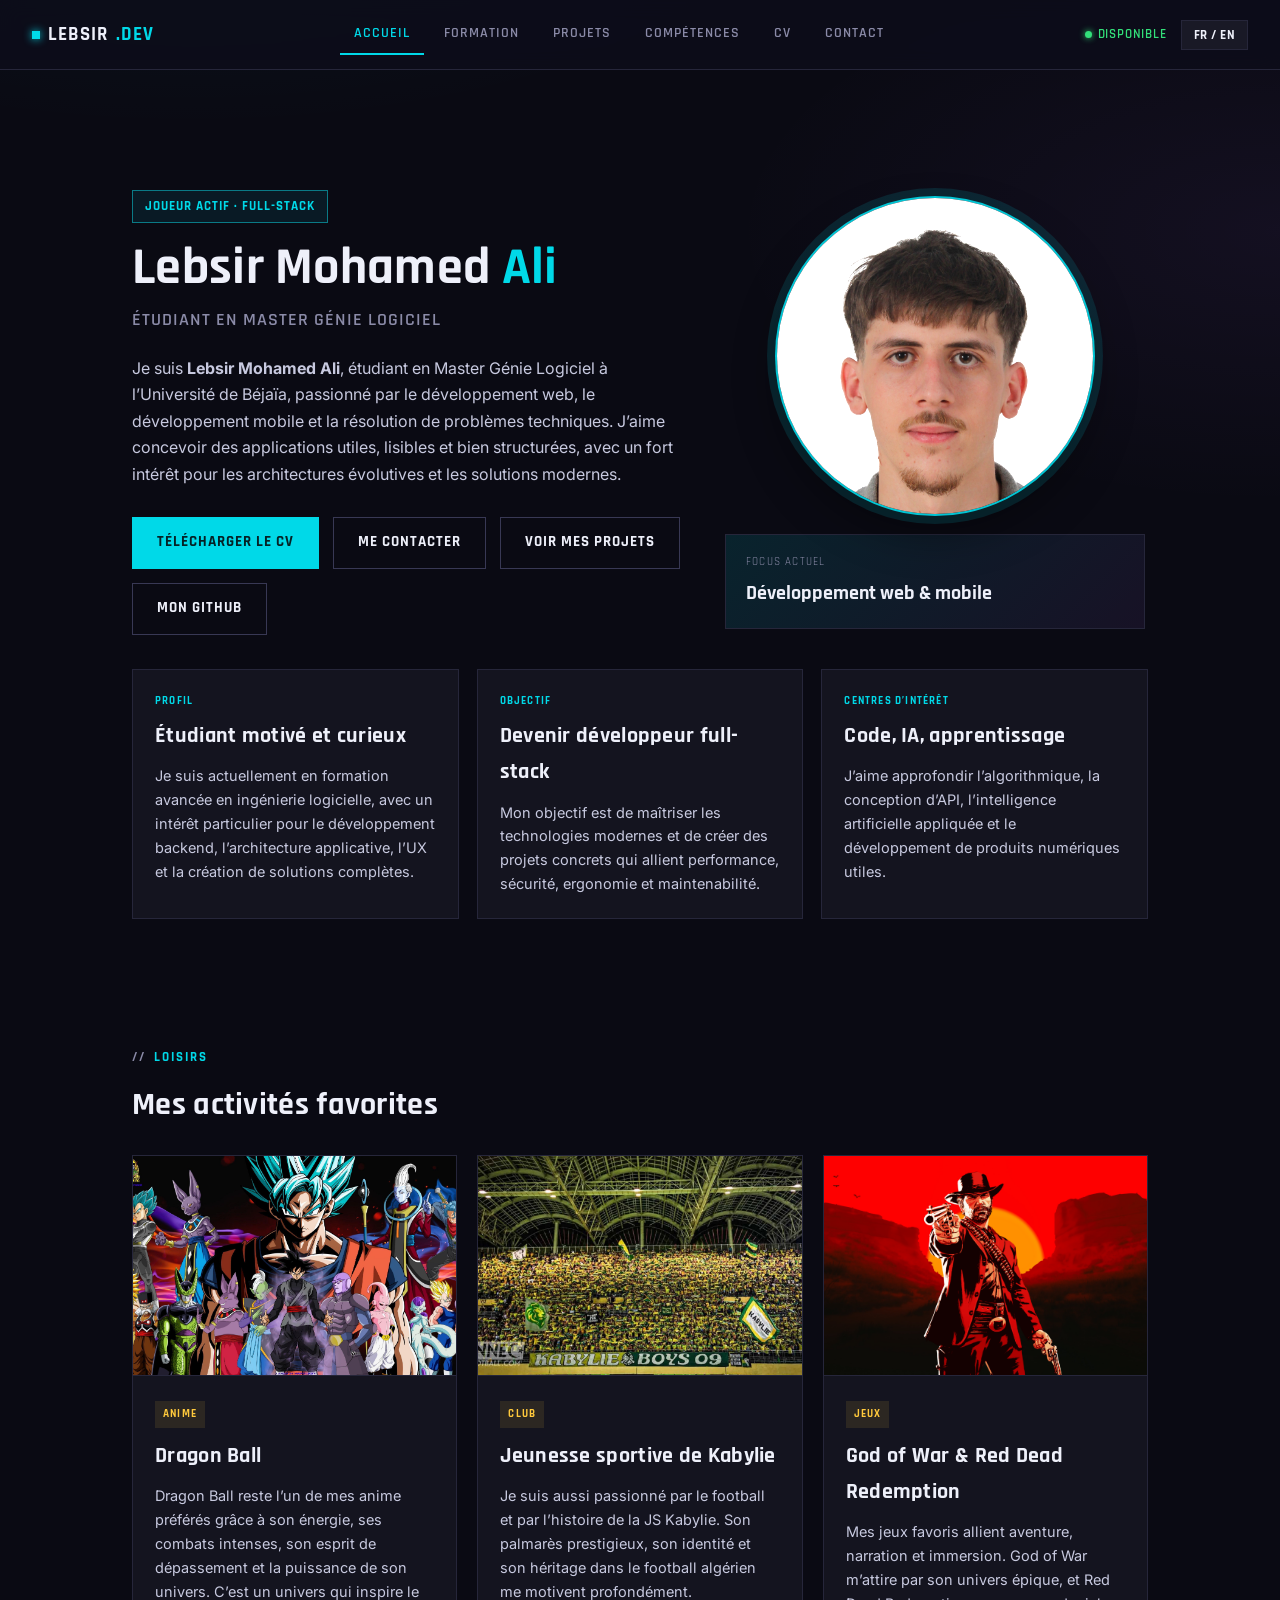
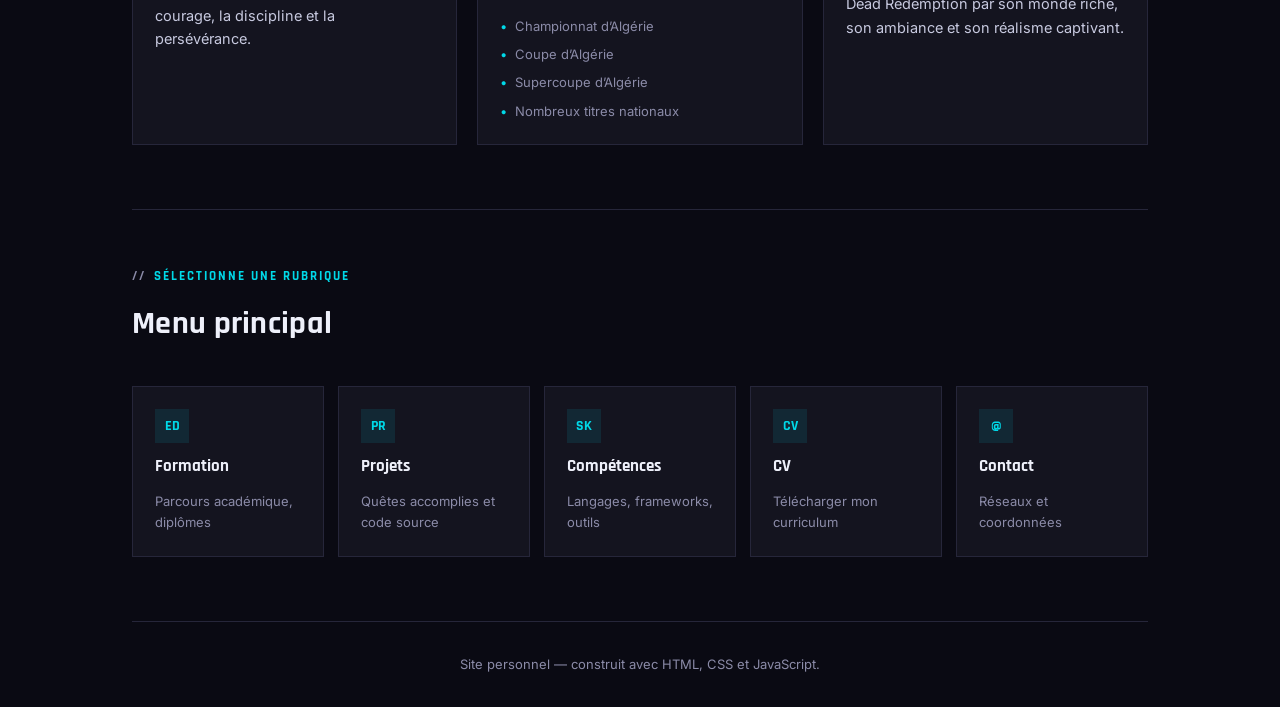
==== index.html @ cb225b32 "Initial portfolio commit" ====
<!DOCTYPE html>
<html lang="fr">
<head>
<meta charset="UTF-8">
<meta name="viewport" content="width=device-width, initial-scale=1.0">
<title>Accueil — Lebsir Mohamed Ali</title>
<link rel="preconnect" href="https://fonts.googleapis.com">
<link href="https://fonts.googleapis.com/css2?family=Rajdhani:wght@600;700&family=Inter:wght@400;500;600&family=JetBrains+Mono:wght@400;500&display=swap" rel="stylesheet">
<link rel="stylesheet" href="assets/style.css">
</head>
<body>

<div class="topbar">
  <a class="logo" href="index.html"><span class="dot"></span>LEBSIR<span>.DEV</span></a>
  <button class="nav-toggle">MENU</button>
  <nav class="navlinks">
    <a class="navlink" href="index.html" data-i18n="nav_home">nav_home</a>
      <a class="navlink" href="education.html" data-i18n="nav_education">nav_education</a>
      <a class="navlink" href="projects.html" data-i18n="nav_projects">nav_projects</a>
      <a class="navlink" href="skills.html" data-i18n="nav_skills">nav_skills</a>
      <a class="navlink" href="cv.html" data-i18n="nav_cv">nav_cv</a>
      <a class="navlink" href="contact.html" data-i18n="nav_contact">nav_contact</a>
  </nav>
  <div class="topbar-right">
    <div class="status-chip"><span class="ping"></span><span data-i18n="status_label">Disponible</span></div>
    <button class="lang-toggle" id="langToggle">FR / EN</button>
  </div>
</div>

<main>
  <section id="home">
    <div class="hero">
      <div>
        <div class="player-badge" data-i18n="player_badge">Joueur actif · Full-Stack</div>
        <h1 class="hero-title">Lebsir Mohamed <span class="accent">Ali</span></h1>
        <div class="hero-role" data-i18n="hero_role">Étudiant en Master Génie Logiciel</div>
        <p class="hero-bio">Je suis <strong>Lebsir Mohamed Ali</strong>, étudiant en Master Génie Logiciel à l’Université de Béjaïa, passionné par le développement web, le développement mobile et la résolution de problèmes techniques. J’aime concevoir des applications utiles, lisibles et bien structurées, avec un fort intérêt pour les architectures évolutives et les solutions modernes.</p>
        <div class="cta-row">
          <a href="cv.html" class="btn btn-primary" data-i18n="btn_cv">Télécharger le CV</a>
          <a href="contact.html" class="btn btn-ghost" data-i18n="btn_contact">Me contacter</a>
          <a href="projects.html" class="btn btn-ghost" data-i18n="btn_projects">Voir mes projets</a>
          <a href="https://github.com/Medali05" target="_blank" rel="noopener" class="btn btn-ghost">Mon GitHub</a>
        </div>
      </div>

      <div class="hero-visual">
        <div class="profile-frame hud">
          <img src="1.jpg" alt="Portrait de Lebsir Mohamed Ali" />
        </div>
        <div class="mini-focus">
          <span class="mini-label">Focus actuel</span>
          <strong>Développement web & mobile</strong>
        </div>
      </div>
    </div>

    <div class="about-grid">
      <article class="about-card">
        <div class="about-kicker">Profil</div>
        <h3>Étudiant motivé et curieux</h3>
        <p>Je suis actuellement en formation avancée en ingénierie logicielle, avec un intérêt particulier pour le développement backend, l’architecture applicative, l’UX et la création de solutions complètes.</p>
      </article>
      <article class="about-card">
        <div class="about-kicker">Objectif</div>
        <h3>Devenir développeur full-stack</h3>
        <p>Mon objectif est de maîtriser les technologies modernes et de créer des projets concrets qui allient performance, sécurité, ergonomie et maintenabilité.</p>
      </article>
      <article class="about-card">
        <div class="about-kicker">Centres d’intérêt</div>
        <h3>Code, IA, apprentissage</h3>
        <p>J’aime approfondir l’algorithmique, la conception d’API, l’intelligence artificielle appliquée et le développement de produits numériques utiles.</p>
      </article>
    </div>

    <section class="interests-section">
      <div class="eyebrow" style="margin-top:28px;">Loisirs</div>
      <h2>Mes activités favorites</h2>

      <div class="interest-grid">
        <article class="interest-card">
          <img class="interest-image" src="Dragon Ball.jpg" alt="Dragon Ball anime" />
          <div class="interest-body">
            <div class="interest-tag">Anime</div>
            <h3>Dragon Ball</h3>
            <p>Dragon Ball reste l’un de mes anime préférés grâce à son énergie, ses combats intenses, son esprit de dépassement et la puissance de son univers. C’est un univers qui inspire le courage, la discipline et la persévérance.</p>
          </div>
        </article>

        <article class="interest-card">
          <img class="interest-image" src="JSK-28.jpg" alt="JS Kabylie" />
          <div class="interest-body">
            <div class="interest-tag">Club</div>
            <h3>Jeunesse sportive de Kabylie</h3>
            <p>Je suis aussi passionné par le football et par l’histoire de la JS Kabylie. Son palmarès prestigieux, son identité et son héritage dans le football algérien me motivent profondément.</p>
            <ul class="palmares-list">
              <li>Championnat d’Algérie</li>
              <li>Coupe d’Algérie</li>
              <li>Supercoupe d’Algérie</li>
              <li>Nombreux titres nationaux</li>
            </ul>
          </div>
        </article>

        <article class="interest-card">
          <img class="interest-image" src="Red Dead R2.png" alt="Jeux vidéo Red Dead Redemption" />
          <div class="interest-body">
            <div class="interest-tag">Jeux</div>
            <h3>God of War & Red Dead Redemption</h3>
            <p>Mes jeux favoris allient aventure, narration et immersion. God of War m’attire par son univers épique, et Red Dead Redemption par son monde riche, son ambiance et son réalisme captivant.</p>
          </div>
        </article>
      </div>
    </section>

    <div class="eyebrow" style="margin-top:56px;" data-i18n="dash_label">Sélectionne une rubrique</div>
    <h2 data-i18n="dash_title">Menu principal</h2>
    <div class="menu-grid">
      <a class="menu-tile" href="education.html">
        <div class="tile-icon">ED</div>
        <div class="tile-title" data-i18n="dash_edu_title">Formation</div>
        <div class="tile-desc" data-i18n="dash_edu_desc">Parcours académique, diplômes</div>
      </a>
      <a class="menu-tile" href="projects.html">
        <div class="tile-icon">PR</div>
        <div class="tile-title" data-i18n="dash_proj_title">Projets</div>
        <div class="tile-desc" data-i18n="dash_proj_desc">Quêtes accomplies et code source</div>
      </a>
      <a class="menu-tile" href="skills.html">
        <div class="tile-icon">SK</div>
        <div class="tile-title" data-i18n="dash_skills_title">Compétences</div>
        <div class="tile-desc" data-i18n="dash_skills_desc">Langages, frameworks, outils</div>
      </a>
      <a class="menu-tile" href="cv.html">
        <div class="tile-icon">CV</div>
        <div class="tile-title" data-i18n="dash_cv_title">CV</div>
        <div class="tile-desc" data-i18n="dash_cv_desc">Télécharger mon curriculum</div>
      </a>
      <a class="menu-tile" href="contact.html">
        <div class="tile-icon">@</div>
        <div class="tile-title" data-i18n="dash_contact_title">Contact</div>
        <div class="tile-desc" data-i18n="dash_contact_desc">Réseaux et coordonnées</div>
      </a>
    </div>
  </section>
</main>

<footer data-i18n="footer_note">Site personnel — construit avec HTML, CSS et JavaScript.</footer>

<script src="assets/app.js"></script>
</body>
</html>
---- assets/style.css ----
:root{
  --bg: #0a0a13;
  --bg-alt: #0d0d1a;
  --panel: #14141f;
  --panel-2: #191926;
  --border: #26263a;
  --border-strong: #383854;
  --text: #eef0fa;
  --muted: #8b8ba8;
  --accent: #00d9e8;
  --accent-dim: #0a7a86;
  --accent-2: #b26bff;
  --gold: #ffc93c;
  --green: #33e07a;
}
*{box-sizing:border-box; margin:0; padding:0;}
html{scroll-behavior:smooth;}
body{
  background:
    radial-gradient(1200px 600px at 15% -10%, rgba(0,217,232,.07), transparent 60%),
    radial-gradient(1000px 500px at 100% 10%, rgba(178,107,255,.06), transparent 55%),
    var(--bg);
  color:var(--text);
  font-family:'Inter', sans-serif;
  font-size:16px;
  line-height:1.65;
}
h1,h2,h3,.hud-font{font-family:'Rajdhani', sans-serif; font-weight:700; letter-spacing:.3px;}
.mono{font-family:'JetBrains Mono', monospace;}
::selection{background:var(--accent-dim); color:#fff;}
a{color:var(--accent); text-decoration:none;}
:focus-visible{outline:2px solid var(--accent); outline-offset:2px;}

.hud{position:relative; border:1px solid var(--border);}
.hud::before, .hud::after{
  content:""; position:absolute; width:14px; height:14px;
  border-color:var(--accent); border-style:solid; opacity:.9;
}
.hud::before{top:-1px; left:-1px; border-width:2px 0 0 2px;}
.hud::after{bottom:-1px; right:-1px; border-width:0 2px 2px 0;}

.topbar{
  position:sticky; top:0; z-index:100;
  background:rgba(13,13,26,.85);
  backdrop-filter:blur(10px);
  border-bottom:1px solid var(--border);
  display:flex; align-items:center; justify-content:space-between;
  padding:14px 32px;
  gap:20px;
}
.logo{font-family:'Rajdhani', sans-serif; font-weight:700; font-size:19px; letter-spacing:1px; color:var(--text); display:flex; align-items:center; gap:8px;}
.logo .dot{width:8px; height:8px; background:var(--accent); box-shadow:0 0 8px var(--accent); flex-shrink:0;}
.logo span{color:var(--accent);}
.navlinks{display:flex; gap:6px; flex-wrap:wrap;}
.navlink{
  font-family:'Rajdhani', sans-serif; font-weight:600; font-size:14px;
  text-transform:uppercase; letter-spacing:1px;
  color:var(--muted); padding:8px 14px; position:relative;
  border-bottom:2px solid transparent;
}
.navlink:hover{color:var(--text); text-decoration:none;}
.navlink.active{color:var(--accent); border-bottom:2px solid var(--accent);}
.topbar-right{display:flex; align-items:center; gap:14px;}
.status-chip{
  display:flex; align-items:center; gap:6px;
  font-family:'Rajdhani', sans-serif; font-weight:600; font-size:12.5px;
  text-transform:uppercase; letter-spacing:.8px; color:var(--green);
}
.status-chip .ping{width:7px; height:7px; border-radius:50%; background:var(--green); box-shadow:0 0 6px var(--green);}
.lang-toggle{
  background:var(--panel-2); border:1px solid var(--border); color:var(--text);
  font-family:'Rajdhani', sans-serif; font-weight:700; font-size:13px;
  padding:6px 12px; cursor:pointer; letter-spacing:.5px;
}
.lang-toggle:hover{border-color:var(--accent); color:var(--accent);}
.nav-toggle{display:none;}

main{max-width:1080px; margin:0 auto; padding:0 32px;}
section{padding:64px 0; border-bottom:1px solid var(--border);}
.eyebrow{
  font-family:'Rajdhani', sans-serif; font-weight:700; font-size:13px;
  text-transform:uppercase; letter-spacing:2px; color:var(--accent);
  margin-bottom:10px; display:flex; align-items:center; gap:8px;
}
.eyebrow::before{content:"//"; color:var(--muted);}
h2{font-size:clamp(24px,3.5vw,32px); margin-bottom:24px;}

.hero{display:grid; grid-template-columns:1.3fr 1fr; gap:36px; align-items:stretch; padding-top:56px;}
@media (max-width:820px){.hero{grid-template-columns:1fr;}}
.player-badge{
  display:inline-flex; align-items:center; gap:8px;
  background:rgba(0,217,232,.08); border:1px solid var(--accent-dim);
  color:var(--accent); font-family:'Rajdhani', sans-serif; font-weight:700;
  font-size:12.5px; letter-spacing:1px; text-transform:uppercase;
  padding:5px 12px; margin-bottom:18px;
}
.hero-title{font-size:clamp(32px,5.5vw,52px); line-height:1.05; margin-bottom:10px;}
.hero-title .accent{color:var(--accent);}
.hero-role{font-family:'Rajdhani', sans-serif; font-weight:600; font-size:18px; color:var(--muted); text-transform:uppercase; letter-spacing:1px; margin-bottom:20px;}
.hero-bio{max-width:560px; color:#c7c9df; margin-bottom:30px;}
.cta-row{display:flex; gap:14px; flex-wrap:wrap;}
.btn{
  font-family:'Rajdhani', sans-serif; font-weight:700; font-size:14.5px;
  text-transform:uppercase; letter-spacing:1px;
  padding:13px 24px; cursor:pointer; display:inline-flex; align-items:center; gap:8px;
  border:1px solid var(--border-strong);
}
.btn-primary{background:var(--accent); color:#052226; border-color:var(--accent);}
.btn-primary:hover{background:#33e4f0; text-decoration:none;}
.btn-ghost{background:transparent; color:var(--text);}
.btn-ghost:hover{border-color:var(--accent); color:var(--accent); text-decoration:none;}

.hero-visual{display:flex; flex-direction:column; gap:18px; align-items:center; justify-content:center;}
.profile-frame{
  position:relative; width:min(100%, 320px); aspect-ratio:1; overflow:hidden; background:var(--panel);
  border:2px solid rgba(0,217,232,.9); border-radius:50%; box-shadow:0 0 0 8px rgba(0,217,232,.12), 0 20px 40px rgba(0,0,0,.35);
  padding:0; margin:0 auto;
}
.profile-frame::before{
  content:""; position:absolute; inset:10px; border-radius:50%; border:1px solid rgba(0,217,232,.7); box-shadow:0 0 18px rgba(0,217,232,.35);
}
.profile-frame img{
  width:100%; height:100%; display:block; object-fit:cover; object-position:center 20%;
  border-radius:50%; filter:saturate(1.08) contrast(1.08) brightness(1.05);
  transform:scale(1.12);
}
.mini-focus{
  width:min(100%, 420px); background:linear-gradient(135deg, rgba(0,217,232,.12), rgba(178,107,255,.08));
  border:1px solid var(--border); padding:18px 20px; display:flex; flex-direction:column; gap:6px;
}
.mini-label{font-family:'Rajdhani', sans-serif; font-size:11px; text-transform:uppercase; letter-spacing:1.2px; color:var(--muted);}
.mini-focus strong{font-family:'Rajdhani', sans-serif; font-size:20px; color:var(--text);}

.stat-panel{background:var(--panel); padding:26px; display:flex; flex-direction:column; gap:18px; justify-content:center;}
.stat-row{display:flex; justify-content:space-between; align-items:center; padding-bottom:14px; border-bottom:1px solid var(--border);}
.stat-row:last-child{border-bottom:none; padding-bottom:0;}
.stat-label{font-family:'Rajdhani', sans-serif; font-size:13px; text-transform:uppercase; letter-spacing:1px; color:var(--muted);}
.stat-value{font-family:'Rajdhani', sans-serif; font-weight:700; font-size:20px; color:var(--text);}

.menu-grid{display:grid; grid-template-columns:repeat(auto-fit,minmax(190px,1fr)); gap:14px; margin-top:36px;}
.menu-tile{
  background:var(--panel); border:1px solid var(--border);
  padding:22px; display:flex; flex-direction:column; gap:10px;
  transition:border-color .15s, transform .15s;
}
.menu-tile:hover{border-color:var(--accent); transform:translateY(-3px); text-decoration:none;}
.tile-icon{width:34px; height:34px; display:flex; align-items:center; justify-content:center; background:rgba(0,217,232,.1); color:var(--accent); font-family:'Rajdhani', sans-serif; font-weight:700; font-size:14px;}
.tile-title{font-family:'Rajdhani', sans-serif; font-weight:700; font-size:16.5px; color:var(--text);}
.tile-desc{color:var(--muted); font-size:13px;}

.about-grid{display:grid; grid-template-columns:repeat(auto-fit,minmax(220px,1fr)); gap:18px; margin-top:34px;}
.about-card{background:var(--panel); border:1px solid var(--border); padding:22px;}
.about-kicker{font-family:'Rajdhani', sans-serif; font-size:11px; font-weight:700; letter-spacing:1.2px; text-transform:uppercase; color:var(--accent); margin-bottom:8px;}
.about-card h3{font-family:'Rajdhani', sans-serif; font-size:22px; margin-bottom:10px;}
.about-card p{color:#c7c9df; font-size:14.5px;}

.interests-section{margin-top:36px;}
.interest-grid{display:grid; grid-template-columns:repeat(auto-fit,minmax(260px,1fr)); gap:20px; margin-top:20px;}
.interest-card{background:var(--panel); border:1px solid var(--border); overflow:hidden; display:flex; flex-direction:column; min-height:100%;}
.interest-card:hover{border-color:var(--accent); transform:translateY(-2px); transition:all .2s ease;}
.interest-image{width:100%; height:220px; object-fit:cover; display:block; border-bottom:1px solid var(--border);}
.interest-crest{
  height:220px; display:flex; align-items:center; justify-content:center;
  background:linear-gradient(135deg, rgba(0,217,232,.2), rgba(178,107,255,.15));
  border-bottom:1px solid var(--border);
  font-family:'Rajdhani', sans-serif; font-size:52px; font-weight:700; color:var(--accent); letter-spacing:3px;
}
.interest-body{padding:22px;}
.interest-tag{
  display:inline-block; font-family:'Rajdhani', sans-serif; font-size:11px; font-weight:700;
  color:var(--gold); letter-spacing:1.2px; text-transform:uppercase; background:rgba(255,201,60,.1); padding:4px 8px; margin-bottom:10px;
}
.interest-card h3{font-family:'Rajdhani', sans-serif; font-size:22px; margin-bottom:10px;}
.interest-card p{color:#c7c9df; font-size:14.5px; margin-bottom:12px;}
.palmares-list{list-style:none; padding-left:0; color:var(--muted); font-size:13px; display:grid; gap:7px;}
.palmares-list li::before{content:"•"; color:var(--accent); margin-right:8px;}

.ach-card{
  display:flex; gap:20px; align-items:flex-start;
  background:var(--panel); padding:24px; margin-bottom:16px;
  border-left:3px solid var(--gold);
}
.ach-card.in-progress{border-left-color:var(--accent);}
.ach-icon{
  width:52px; height:52px; flex-shrink:0;
  background:rgba(255,201,60,.1); color:var(--gold);
  display:flex; align-items:center; justify-content:center;
  font-family:'Rajdhani', sans-serif; font-weight:700; font-size:20px;
}
.ach-card.in-progress .ach-icon{background:rgba(0,217,232,.1); color:var(--accent);}
.ach-title{font-family:'Rajdhani', sans-serif; font-weight:700; font-size:18px; margin-bottom:4px;}
.ach-meta{font-size:12.5px; text-transform:uppercase; letter-spacing:.8px; color:var(--muted); margin-bottom:8px; font-family:'Rajdhani', sans-serif; font-weight:600;}
.ach-status{
  display:inline-block; font-family:'Rajdhani', sans-serif; font-weight:700; font-size:11px;
  text-transform:uppercase; letter-spacing:1px; padding:2px 9px; margin-bottom:10px;
  background:rgba(255,201,60,.12); color:var(--gold);
}
.ach-card.in-progress .ach-status{background:rgba(0,217,232,.12); color:var(--accent);}
.ach-desc{color:#c7c9df; font-size:14.5px;}

.quest-card{background:var(--panel); border:1px solid var(--border); padding:26px; margin-bottom:18px;}
.quest-card:hover{border-color:var(--accent-dim);}
.quest-head{display:flex; justify-content:space-between; align-items:flex-start; gap:14px; flex-wrap:wrap; margin-bottom:6px;}
.quest-name{font-family:'Rajdhani', sans-serif; font-weight:700; font-size:20px;}
.quest-diff{font-family:'Rajdhani', sans-serif; font-weight:700; font-size:11.5px; text-transform:uppercase; letter-spacing:1px; color:var(--gold); background:rgba(255,201,60,.1); padding:4px 10px; white-space:nowrap;}
.quest-desc{color:#c7c9df; font-size:14.5px; margin:12px 0 16px;}
.quest-objectives{list-style:none; margin-bottom:16px;}
.quest-objectives li{font-size:13.5px; color:var(--muted); padding:4px 0 4px 20px; position:relative;}
.quest-objectives li::before{content:"✓"; position:absolute; left:0; color:var(--green);}
.badge-row{display:flex; flex-wrap:wrap; gap:8px; margin-bottom:14px;}
.badge{font-family:'JetBrains Mono', monospace; font-size:11.5px; padding:3px 9px; background:var(--panel-2); border:1px solid var(--border); color:var(--accent);}
.gh-link{display:inline-flex; align-items:center; gap:6px; font-family:'Rajdhani', sans-serif; font-weight:700; font-size:13px; text-transform:uppercase; letter-spacing:.5px; color:var(--text); border:1px solid var(--border-strong); padding:7px 14px;}
.gh-link:hover{border-color:var(--accent); color:var(--accent); text-decoration:none;}
.quest-card.empty{border-style:dashed; opacity:.55;}
.quest-card.empty:hover{opacity:.85;}

.inv-category{margin-bottom:28px;}
.inv-cat-label{font-family:'Rajdhani', sans-serif; font-weight:700; font-size:14px; text-transform:uppercase; letter-spacing:1.2px; color:var(--muted); margin-bottom:12px;}
.inv-grid{display:grid; grid-template-columns:repeat(auto-fill,minmax(120px,1fr)); gap:10px;}
.inv-slot{
  background:var(--panel); border:1px solid var(--border);
  padding:14px 10px; text-align:center;
  font-family:'Rajdhani', sans-serif; font-weight:600; font-size:14px;
}
.inv-slot:hover{border-color:var(--accent); color:var(--accent);}

.save-card{
  display:flex; align-items:center; justify-content:space-between; gap:20px;
  background:var(--panel); padding:28px; flex-wrap:wrap;
}
.save-left{display:flex; align-items:center; gap:16px;}
.save-icon{width:48px; height:48px; background:rgba(178,107,255,.1); color:var(--accent-2); display:flex; align-items:center; justify-content:center; font-family:'Rajdhani', sans-serif; font-weight:700; font-size:12px;}
.save-name{font-weight:600;}
.save-sub{color:var(--muted); font-size:13px;}

.friend-grid{display:grid; grid-template-columns:repeat(auto-fit,minmax(220px,1fr)); gap:12px; margin-top:8px;}
.friend-card{display:flex; align-items:center; gap:14px; background:var(--panel); border:1px solid var(--border); padding:16px 18px;}
.friend-card:hover{border-color:var(--accent-dim); text-decoration:none;}
.friend-icon{width:36px; height:36px; flex-shrink:0; display:flex; align-items:center; justify-content:center; background:var(--panel-2);}
.friend-icon svg{width:19px; height:19px;}
.friend-label{font-size:11px; color:var(--muted); text-transform:uppercase; letter-spacing:.6px; font-family:'Rajdhani', sans-serif; font-weight:700;}
.friend-value{font-size:14px; color:var(--text); font-weight:500;}
.friend-status{margin-left:auto; width:8px; height:8px; border-radius:50%; background:var(--green); box-shadow:0 0 6px var(--green); flex-shrink:0;}

footer{padding:32px; text-align:center; color:var(--muted); font-size:13px;}

@media (max-width:820px){
  .topbar{padding:12px 18px; flex-wrap:wrap;}
  .navlinks{order:3; width:100%; display:none; padding-top:10px; border-top:1px solid var(--border); margin-top:10px;}
  .navlinks.open{display:flex;}
  .nav-toggle{
    display:inline-flex; background:var(--panel-2); border:1px solid var(--border); color:var(--text);
    font-family:'Rajdhani', sans-serif; font-weight:700; font-size:13px; padding:6px 12px; cursor:pointer;
  }
  main{padding:0 18px;}
  section{padding:44px 0;}
}
@media (prefers-reduced-motion: reduce){
  html{scroll-behavior:auto;}
  *{transition:none !important;}
}
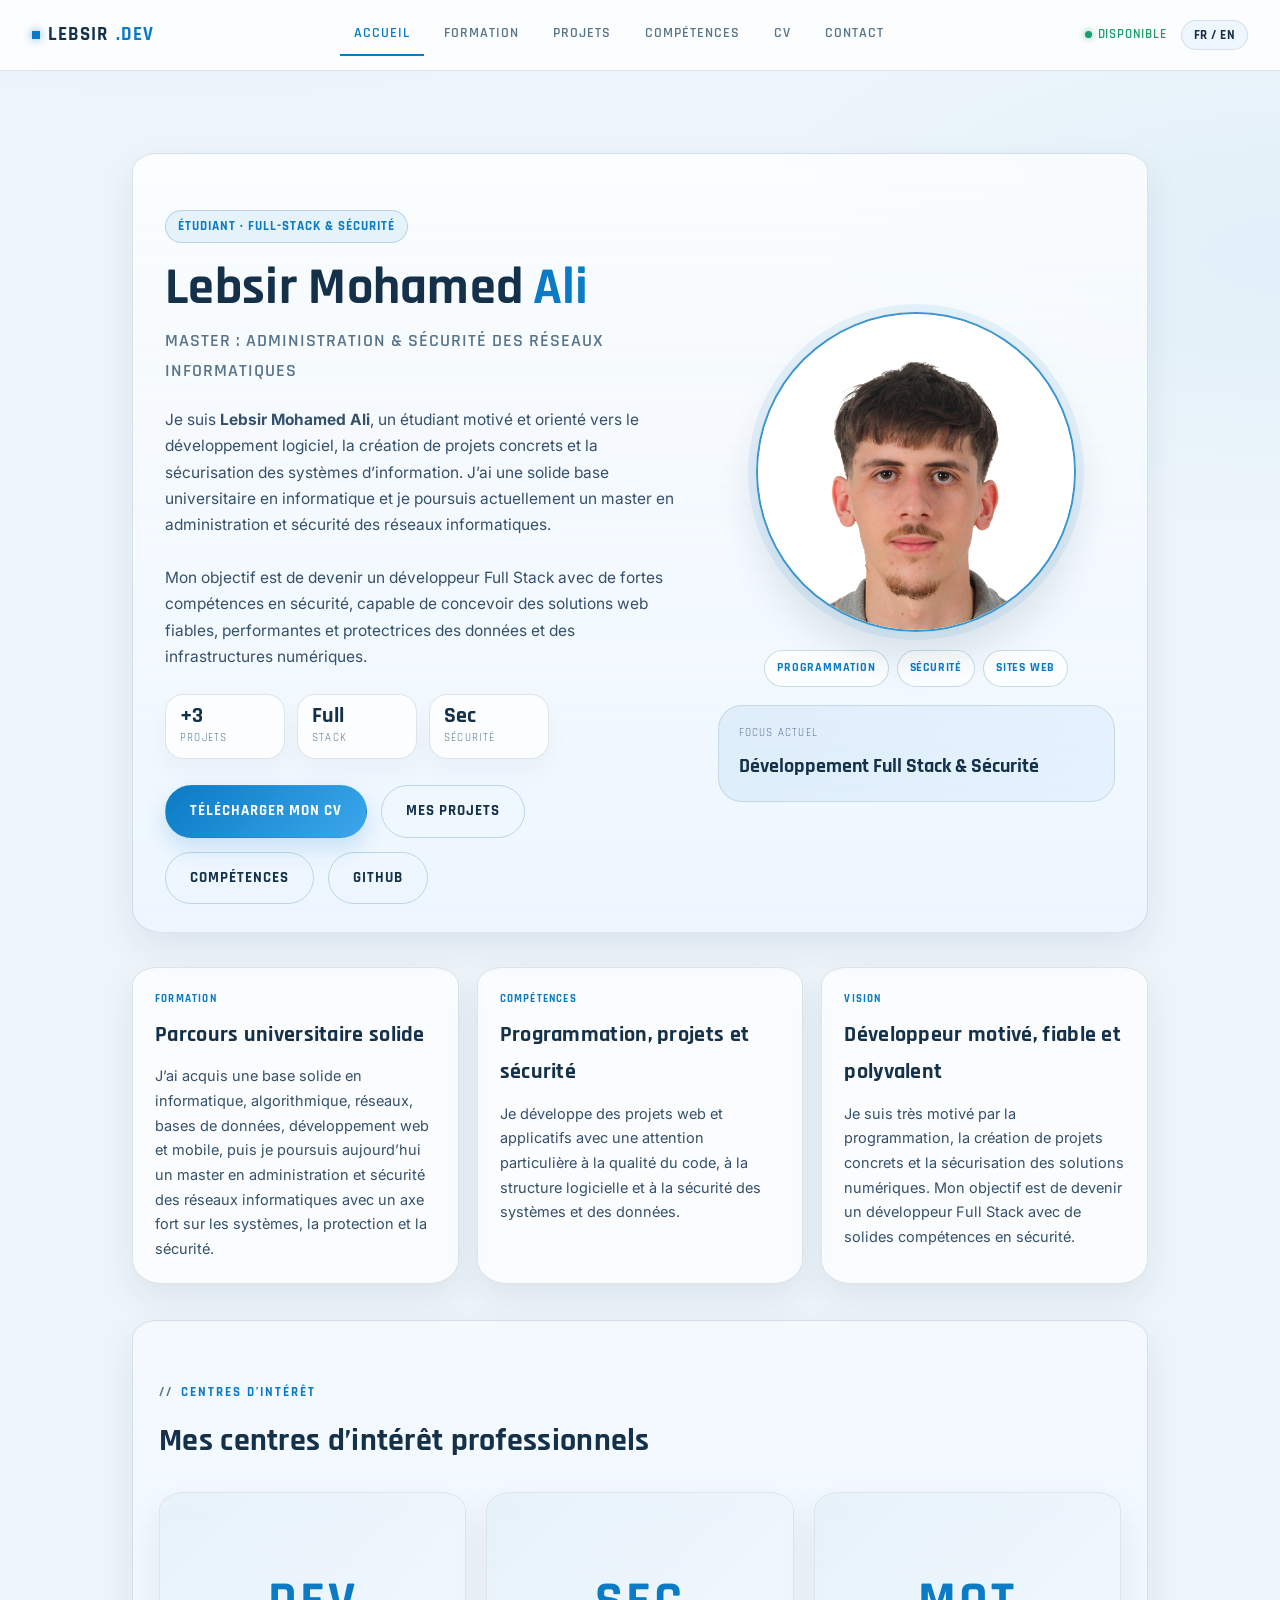
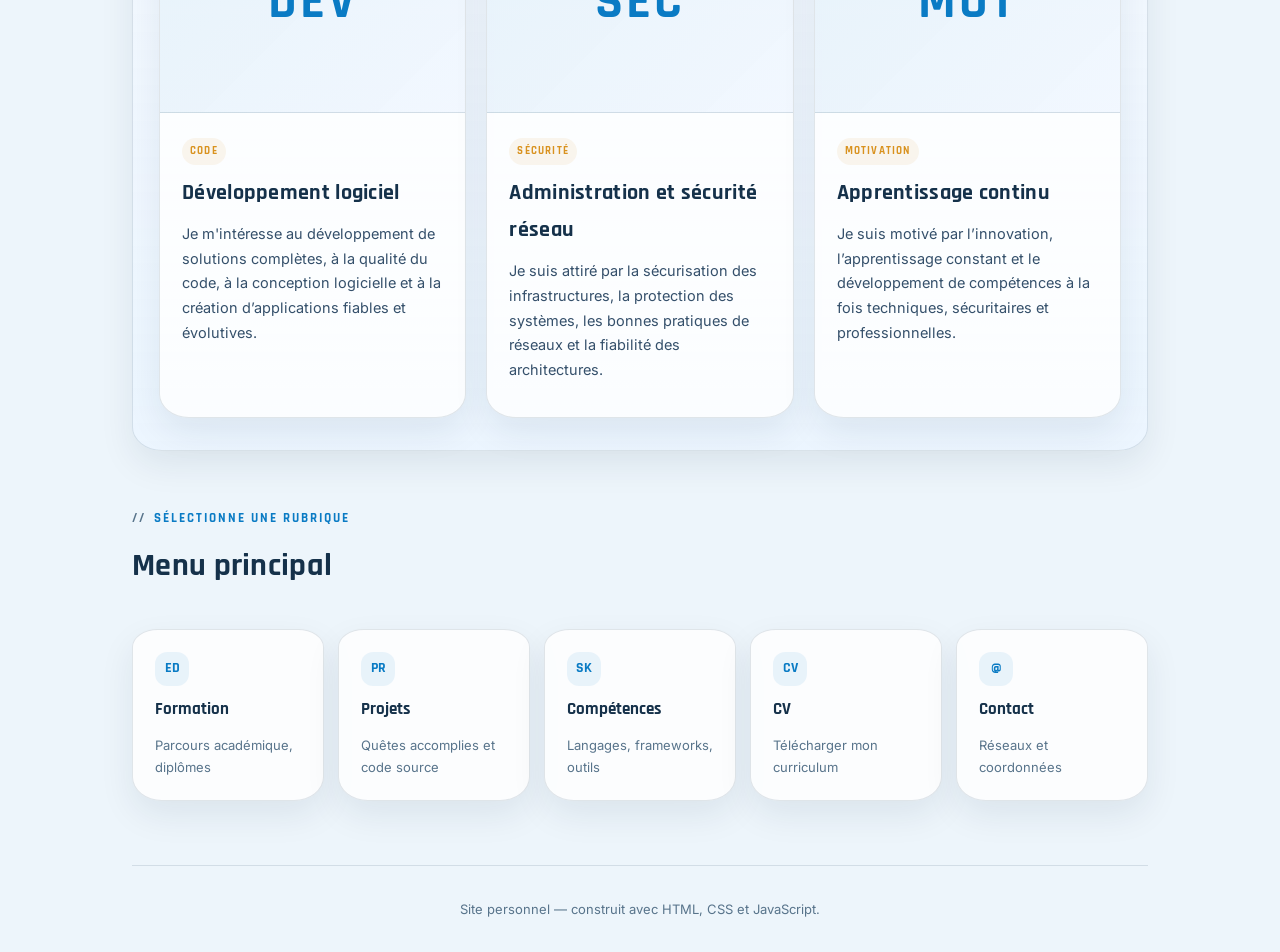
==== commit 347de4a0: "Update portfolio skills and CV content" ====
--- a/index.html
+++ b/index.html
@@ -29,17 +29,38 @@
 
 <main>
   <section id="home">
-    <div class="hero">
-      <div>
-        <div class="player-badge" data-i18n="player_badge">Joueur actif · Full-Stack</div>
-        <h1 class="hero-title">Lebsir Mohamed <span class="accent">Ali</span></h1>
-        <div class="hero-role" data-i18n="hero_role">Étudiant en Master Génie Logiciel</div>
-        <p class="hero-bio">Je suis <strong>Lebsir Mohamed Ali</strong>, étudiant en Master Génie Logiciel à l’Université de Béjaïa, passionné par le développement web, le développement mobile et la résolution de problèmes techniques. J’aime concevoir des applications utiles, lisibles et bien structurées, avec un fort intérêt pour les architectures évolutives et les solutions modernes.</p>
+    <div class="hero section-panel">
+      <div class="hero-copy">
+        <div class="player-badge" data-i18n="player_badge">Étudiant · Full-Stack & Sécurité</div>
+        <h1 class="hero-title">
+          <span class="typewriter-text" data-text="Lebsir Mohamed"></span>
+          <span class="accent typewriter-text" data-text="Ali"></span>
+        </h1>
+        <div class="hero-role" data-i18n="hero_role">Master : Administration & Sécurité des Réseaux Informatiques</div>
+        <p class="hero-bio">
+          Je suis <strong>Lebsir Mohamed Ali</strong>, un étudiant motivé et orienté vers le développement logiciel, la création de projets concrets et la sécurisation des systèmes d’information. J’ai une solide base universitaire en informatique et je poursuis actuellement un master en administration et sécurité des réseaux informatiques.
+          <br><br>
+          Mon objectif est de devenir un développeur Full Stack avec de fortes compétences en sécurité, capable de concevoir des solutions web fiables, performantes et protectrices des données et des infrastructures numériques.
+        </p>
+        <div class="hero-metrics">
+          <div class="metric-pill">
+            <span class="metric-number">+3</span>
+            <span class="metric-label">projets</span>
+          </div>
+          <div class="metric-pill">
+            <span class="metric-number">Full</span>
+            <span class="metric-label">stack</span>
+          </div>
+          <div class="metric-pill">
+            <span class="metric-number">Sec</span>
+            <span class="metric-label">sécurité</span>
+          </div>
+        </div>
         <div class="cta-row">
-          <a href="cv.html" class="btn btn-primary" data-i18n="btn_cv">Télécharger le CV</a>
-          <a href="contact.html" class="btn btn-ghost" data-i18n="btn_contact">Me contacter</a>
-          <a href="projects.html" class="btn btn-ghost" data-i18n="btn_projects">Voir mes projets</a>
-          <a href="https://github.com/Medali05" target="_blank" rel="noopener" class="btn btn-ghost">Mon GitHub</a>
+          <a href="cv%20lebsir%20mohamed%20ali.pdf" class="btn btn-primary" download="CV_Lebsir_Mohamed_Ali.pdf">Télécharger mon CV</a>
+          <a href="projects.html" class="btn btn-ghost">Mes projets</a>
+          <a href="skills.html" class="btn btn-ghost">Compétences</a>
+          <a href="https://github.com/Medali05" target="_blank" rel="noopener" class="btn btn-ghost">GitHub</a>
         </div>
       </div>
 
@@ -47,66 +68,65 @@
         <div class="profile-frame hud">
           <img src="1.jpg" alt="Portrait de Lebsir Mohamed Ali" />
         </div>
+        <div class="profile-badges">
+          <span>Programmation</span>
+          <span>Sécurité</span>
+          <span>Sites web</span>
+        </div>
         <div class="mini-focus">
           <span class="mini-label">Focus actuel</span>
-          <strong>Développement web & mobile</strong>
+          <strong>Développement Full Stack & Sécurité</strong>
         </div>
       </div>
     </div>
 
     <div class="about-grid">
-      <article class="about-card">
-        <div class="about-kicker">Profil</div>
-        <h3>Étudiant motivé et curieux</h3>
-        <p>Je suis actuellement en formation avancée en ingénierie logicielle, avec un intérêt particulier pour le développement backend, l’architecture applicative, l’UX et la création de solutions complètes.</p>
+      <article class="about-card section-panel">
+        <div class="about-kicker">Formation</div>
+        <h3>Parcours universitaire solide</h3>
+        <p>J’ai acquis une base solide en informatique, algorithmique, réseaux, bases de données, développement web et mobile, puis je poursuis aujourd’hui un master en administration et sécurité des réseaux informatiques avec un axe fort sur les systèmes, la protection et la sécurité.</p>
       </article>
-      <article class="about-card">
-        <div class="about-kicker">Objectif</div>
-        <h3>Devenir développeur full-stack</h3>
-        <p>Mon objectif est de maîtriser les technologies modernes et de créer des projets concrets qui allient performance, sécurité, ergonomie et maintenabilité.</p>
+      <article class="about-card section-panel">
+        <div class="about-kicker">Compétences</div>
+        <h3>Programmation, projets et sécurité</h3>
+        <p>Je développe des projets web et applicatifs avec une attention particulière à la qualité du code, à la structure logicielle et à la sécurité des systèmes et des données.</p>
       </article>
-      <article class="about-card">
-        <div class="about-kicker">Centres d’intérêt</div>
-        <h3>Code, IA, apprentissage</h3>
-        <p>J’aime approfondir l’algorithmique, la conception d’API, l’intelligence artificielle appliquée et le développement de produits numériques utiles.</p>
+      <article class="about-card section-panel">
+        <div class="about-kicker">Vision</div>
+        <h3>Développeur motivé, fiable et polyvalent</h3>
+        <p>Je suis très motivé par la programmation, la création de projets concrets et la sécurisation des solutions numériques. Mon objectif est de devenir un développeur Full Stack avec de solides compétences en sécurité.</p>
       </article>
     </div>
 
-    <section class="interests-section">
-      <div class="eyebrow" style="margin-top:28px;">Loisirs</div>
-      <h2>Mes activités favorites</h2>
+    <section class="interests-section section-panel">
+      <div class="eyebrow" style="margin-top:28px;">Centres d’intérêt</div>
+      <h2>Mes centres d’intérêt professionnels</h2>
 
       <div class="interest-grid">
         <article class="interest-card">
-          <img class="interest-image" src="Dragon Ball.jpg" alt="Dragon Ball anime" />
+          <div class="interest-crest">DEV</div>
           <div class="interest-body">
-            <div class="interest-tag">Anime</div>
-            <h3>Dragon Ball</h3>
-            <p>Dragon Ball reste l’un de mes anime préférés grâce à son énergie, ses combats intenses, son esprit de dépassement et la puissance de son univers. C’est un univers qui inspire le courage, la discipline et la persévérance.</p>
+            <div class="interest-tag">Code</div>
+            <h3>Développement logiciel</h3>
+            <p>Je m'intéresse au développement de solutions complètes, à la qualité du code, à la conception logicielle et à la création d’applications fiables et évolutives.</p>
           </div>
         </article>
 
         <article class="interest-card">
-          <img class="interest-image" src="JSK-28.jpg" alt="JS Kabylie" />
+          <div class="interest-crest">SEC</div>
           <div class="interest-body">
-            <div class="interest-tag">Club</div>
-            <h3>Jeunesse sportive de Kabylie</h3>
-            <p>Je suis aussi passionné par le football et par l’histoire de la JS Kabylie. Son palmarès prestigieux, son identité et son héritage dans le football algérien me motivent profondément.</p>
-            <ul class="palmares-list">
-              <li>Championnat d’Algérie</li>
-              <li>Coupe d’Algérie</li>
-              <li>Supercoupe d’Algérie</li>
-              <li>Nombreux titres nationaux</li>
-            </ul>
+            <div class="interest-tag">Sécurité</div>
+            <h3>Administration et sécurité réseau</h3>
+            <p>Je suis attiré par la sécurisation des infrastructures, la protection des systèmes, les bonnes pratiques de réseaux et la fiabilité des architectures.</p>
           </div>
         </article>
 
         <article class="interest-card">
-          <img class="interest-image" src="Red Dead R2.png" alt="Jeux vidéo Red Dead Redemption" />
+          <div class="interest-crest">MOT</div>
           <div class="interest-body">
-            <div class="interest-tag">Jeux</div>
-            <h3>God of War & Red Dead Redemption</h3>
-            <p>Mes jeux favoris allient aventure, narration et immersion. God of War m’attire par son univers épique, et Red Dead Redemption par son monde riche, son ambiance et son réalisme captivant.</p>
+            <div class="interest-tag">Motivation</div>
+            <h3>Apprentissage continu</h3>
+            <p>Je suis motivé par l’innovation, l’apprentissage constant et le développement de compétences à la fois techniques, sécuritaires et professionnelles.</p>
           </div>
         </article>
       </div>
--- a/assets/style.css
+++ b/assets/style.css
@@ -1,55 +1,69 @@
 :root{
-  --bg: #0a0a13;
-  --bg-alt: #0d0d1a;
-  --panel: #14141f;
-  --panel-2: #191926;
-  --border: #26263a;
-  --border-strong: #383854;
-  --text: #eef0fa;
-  --muted: #8b8ba8;
-  --accent: #00d9e8;
-  --accent-dim: #0a7a86;
-  --accent-2: #b26bff;
-  --gold: #ffc93c;
-  --green: #33e07a;
+  --bg: #edf5fb;
+  --bg-alt: #f7fbff;
+  --panel: rgba(255, 255, 255, 0.9);
+  --panel-2: #eef6ff;
+  --border: rgba(21, 49, 74, 0.12);
+  --border-strong: rgba(15, 97, 146, 0.22);
+  --text: #15314a;
+  --muted: #58748b;
+  --accent: #0a7bc4;
+  --accent-dim: #79b9ef;
+  --accent-2: #1f9ad6;
+  --gold: #d9921f;
+  --green: #1a9d6a;
 }
 *{box-sizing:border-box; margin:0; padding:0;}
 html{scroll-behavior:smooth;}
 body{
   background:
-    radial-gradient(1200px 600px at 15% -10%, rgba(0,217,232,.07), transparent 60%),
-    radial-gradient(1000px 500px at 100% 10%, rgba(178,107,255,.06), transparent 55%),
+    radial-gradient(1200px 600px at 15% -10%, rgba(10,123,196,.08), transparent 60%),
+    radial-gradient(1000px 500px at 100% 10%, rgba(31,154,214,.06), transparent 55%),
     var(--bg);
   color:var(--text);
   font-family:'Inter', sans-serif;
   font-size:16px;
-  line-height:1.65;
-}
-h1,h2,h3,.hud-font{font-family:'Rajdhani', sans-serif; font-weight:700; letter-spacing:.3px;}
+  line-height:1.7;
+}
+h1,h2,h3,.hud-font{font-family:'Rajdhani', sans-serif; font-weight:700; letter-spacing:.3px; color:var(--text);}
 .mono{font-family:'JetBrains Mono', monospace;}
-::selection{background:var(--accent-dim); color:#fff;}
+::selection{background:rgba(10,123,196,.18); color:var(--text);}
 a{color:var(--accent); text-decoration:none;}
 :focus-visible{outline:2px solid var(--accent); outline-offset:2px;}
 
-.hud{position:relative; border:1px solid var(--border);}
+.section-panel,
+.about-card,
+.menu-tile,
+.interest-card,
+.quest-card,
+.save-card,
+.friend-card,
+.ach-card,
+.inv-slot {
+  border-radius: 26px 26px 30px 30px / 18px 18px 24px 24px;
+  border: 1px solid var(--border);
+  box-shadow: 0 14px 35px rgba(15, 43, 67, 0.08);
+}
+
+.hud{position:relative; border:1px solid var(--border); border-radius:28px; background:rgba(255,255,255,.35);}
 .hud::before, .hud::after{
-  content:""; position:absolute; width:14px; height:14px;
-  border-color:var(--accent); border-style:solid; opacity:.9;
-}
-.hud::before{top:-1px; left:-1px; border-width:2px 0 0 2px;}
-.hud::after{bottom:-1px; right:-1px; border-width:0 2px 2px 0;}
+  content:""; position:absolute; width:16px; height:16px;
+  border-color:var(--accent); border-style:solid; opacity:.8;
+}
+.hud::before{top:-1px; left:-1px; border-width:2px 0 0 2px; border-radius:8px 0 0 0;}
+.hud::after{bottom:-1px; right:-1px; border-width:0 2px 2px 0; border-radius:0 0 8px 0;}
 
 .topbar{
   position:sticky; top:0; z-index:100;
-  background:rgba(13,13,26,.85);
-  backdrop-filter:blur(10px);
+  background:rgba(255,255,255,.8);
+  backdrop-filter:blur(12px);
   border-bottom:1px solid var(--border);
   display:flex; align-items:center; justify-content:space-between;
   padding:14px 32px;
   gap:20px;
 }
 .logo{font-family:'Rajdhani', sans-serif; font-weight:700; font-size:19px; letter-spacing:1px; color:var(--text); display:flex; align-items:center; gap:8px;}
-.logo .dot{width:8px; height:8px; background:var(--accent); box-shadow:0 0 8px var(--accent); flex-shrink:0;}
+.logo .dot{width:8px; height:8px; background:var(--accent); box-shadow:0 0 8px rgba(10,123,196,.6); flex-shrink:0;}
 .logo span{color:var(--accent);}
 .navlinks{display:flex; gap:6px; flex-wrap:wrap;}
 .navlink{
@@ -66,11 +80,11 @@
   font-family:'Rajdhani', sans-serif; font-weight:600; font-size:12.5px;
   text-transform:uppercase; letter-spacing:.8px; color:var(--green);
 }
-.status-chip .ping{width:7px; height:7px; border-radius:50%; background:var(--green); box-shadow:0 0 6px var(--green);}
+.status-chip .ping{width:7px; height:7px; border-radius:50%; background:var(--green); box-shadow:0 0 6px rgba(26,157,106,.7);}
 .lang-toggle{
   background:var(--panel-2); border:1px solid var(--border); color:var(--text);
   font-family:'Rajdhani', sans-serif; font-weight:700; font-size:13px;
-  padding:6px 12px; cursor:pointer; letter-spacing:.5px;
+  padding:6px 12px; cursor:pointer; letter-spacing:.5px; border-radius:999px;
 }
 .lang-toggle:hover{border-color:var(--accent); color:var(--accent);}
 .nav-toggle{display:none;}
@@ -85,48 +99,65 @@
 .eyebrow::before{content:"//"; color:var(--muted);}
 h2{font-size:clamp(24px,3.5vw,32px); margin-bottom:24px;}
 
-.hero{display:grid; grid-template-columns:1.3fr 1fr; gap:36px; align-items:stretch; padding-top:56px;}
+.hero{
+  display:grid; grid-template-columns:1.3fr 1fr; gap:36px; align-items:stretch;
+  padding:56px 32px 28px; margin-top:18px; background:linear-gradient(180deg, rgba(255,255,255,.75), rgba(237,246,255,.9));
+}
 @media (max-width:820px){.hero{grid-template-columns:1fr;}}
 .player-badge{
   display:inline-flex; align-items:center; gap:8px;
-  background:rgba(0,217,232,.08); border:1px solid var(--accent-dim);
+  background:rgba(10,123,196,.08); border:1px solid var(--border-strong);
   color:var(--accent); font-family:'Rajdhani', sans-serif; font-weight:700;
   font-size:12.5px; letter-spacing:1px; text-transform:uppercase;
-  padding:5px 12px; margin-bottom:18px;
-}
-.hero-title{font-size:clamp(32px,5.5vw,52px); line-height:1.05; margin-bottom:10px;}
+  padding:5px 12px; margin-bottom:18px; border-radius:999px;
+}
+.hero-title{font-size:clamp(32px,5.5vw,52px); line-height:1.05; margin-bottom:10px; display:flex; flex-wrap:wrap; gap:0.18em;}
 .hero-title .accent{color:var(--accent);}
+.typewriter-text{display:inline-block; white-space:pre; min-width:0.25em;}
+.typewriter-text .type-char{display:inline-block; opacity:0; transform:translateY(10px); animation:type-char .18s ease forwards;}
+@keyframes type-char{to{opacity:1; transform:translateY(0);}}
 .hero-role{font-family:'Rajdhani', sans-serif; font-weight:600; font-size:18px; color:var(--muted); text-transform:uppercase; letter-spacing:1px; margin-bottom:20px;}
-.hero-bio{max-width:560px; color:#c7c9df; margin-bottom:30px;}
+.hero-bio{max-width:590px; color:#35506b; margin-bottom:24px; font-size:15.5px;}
+.hero-metrics{display:flex; flex-wrap:wrap; gap:12px; margin-bottom:26px;}
+.metric-pill{
+  min-width:120px; padding:10px 14px; background:rgba(255,255,255,.75); border:1px solid var(--border);
+  border-radius:18px; display:flex; flex-direction:column; gap:2px; box-shadow:0 12px 24px rgba(15, 43, 67, 0.04);
+}
+.metric-number{font-family:'Rajdhani', sans-serif; font-size:22px; font-weight:700; color:var(--text); line-height:1;}
+.metric-label{font-family:'Rajdhani', sans-serif; font-size:11px; text-transform:uppercase; letter-spacing:1.2px; color:var(--muted);}
 .cta-row{display:flex; gap:14px; flex-wrap:wrap;}
 .btn{
   font-family:'Rajdhani', sans-serif; font-weight:700; font-size:14.5px;
   text-transform:uppercase; letter-spacing:1px;
   padding:13px 24px; cursor:pointer; display:inline-flex; align-items:center; gap:8px;
-  border:1px solid var(--border-strong);
-}
-.btn-primary{background:var(--accent); color:#052226; border-color:var(--accent);}
-.btn-primary:hover{background:#33e4f0; text-decoration:none;}
+  border:1px solid var(--border-strong); border-radius:999px;
+}
+.btn-primary{background:linear-gradient(135deg, var(--accent), #3da7ec); color:#fff; border-color:transparent; box-shadow:0 10px 22px rgba(10,123,196,.18);}
+.btn-primary:hover{background:linear-gradient(135deg, #3da7ec, var(--accent)); text-decoration:none;}
 .btn-ghost{background:transparent; color:var(--text);}
 .btn-ghost:hover{border-color:var(--accent); color:var(--accent); text-decoration:none;}
 
 .hero-visual{display:flex; flex-direction:column; gap:18px; align-items:center; justify-content:center;}
 .profile-frame{
   position:relative; width:min(100%, 320px); aspect-ratio:1; overflow:hidden; background:var(--panel);
-  border:2px solid rgba(0,217,232,.9); border-radius:50%; box-shadow:0 0 0 8px rgba(0,217,232,.12), 0 20px 40px rgba(0,0,0,.35);
+  border:2px solid rgba(10,123,196,.8); border-radius:50%; box-shadow:0 0 0 8px rgba(10,123,196,.08), 0 24px 40px rgba(15, 43, 67, 0.12);
   padding:0; margin:0 auto;
 }
 .profile-frame::before{
-  content:""; position:absolute; inset:10px; border-radius:50%; border:1px solid rgba(0,217,232,.7); box-shadow:0 0 18px rgba(0,217,232,.35);
+  content:""; position:absolute; inset:10px; border-radius:50%; border:1px solid rgba(10,123,196,.55); box-shadow:0 0 18px rgba(10,123,196,.12);
 }
 .profile-frame img{
-  width:100%; height:100%; display:block; object-fit:cover; object-position:center 20%;
+  width:100%; height:100%; display:block; object-fit:cover; object-position:center 18%;
   border-radius:50%; filter:saturate(1.08) contrast(1.08) brightness(1.05);
-  transform:scale(1.12);
+}
+.profile-badges{display:flex; flex-wrap:wrap; justify-content:center; gap:8px; width:min(100%, 420px);}
+.profile-badges span{
+  padding:7px 12px; border-radius:999px; border:1px solid var(--border-strong); background:rgba(255,255,255,.72);
+  color:var(--accent); font-family:'Rajdhani', sans-serif; font-size:12px; font-weight:700; letter-spacing:.8px; text-transform:uppercase;
 }
 .mini-focus{
-  width:min(100%, 420px); background:linear-gradient(135deg, rgba(0,217,232,.12), rgba(178,107,255,.08));
-  border:1px solid var(--border); padding:18px 20px; display:flex; flex-direction:column; gap:6px;
+  width:min(100%, 420px); background:linear-gradient(135deg, rgba(10,123,196,.08), rgba(106,182,255,.08));
+  border:1px solid var(--border); padding:18px 20px; display:flex; flex-direction:column; gap:6px; border-radius:24px;
 }
 .mini-label{font-family:'Rajdhani', sans-serif; font-size:11px; text-transform:uppercase; letter-spacing:1.2px; color:var(--muted);}
 .mini-focus strong{font-family:'Rajdhani', sans-serif; font-size:20px; color:var(--text);}
@@ -139,77 +170,77 @@
 
 .menu-grid{display:grid; grid-template-columns:repeat(auto-fit,minmax(190px,1fr)); gap:14px; margin-top:36px;}
 .menu-tile{
-  background:var(--panel); border:1px solid var(--border);
+  background:rgba(255,255,255,.8); border:1px solid var(--border);
   padding:22px; display:flex; flex-direction:column; gap:10px;
   transition:border-color .15s, transform .15s;
 }
 .menu-tile:hover{border-color:var(--accent); transform:translateY(-3px); text-decoration:none;}
-.tile-icon{width:34px; height:34px; display:flex; align-items:center; justify-content:center; background:rgba(0,217,232,.1); color:var(--accent); font-family:'Rajdhani', sans-serif; font-weight:700; font-size:14px;}
+.tile-icon{width:34px; height:34px; display:flex; align-items:center; justify-content:center; background:rgba(10,123,196,.08); color:var(--accent); font-family:'Rajdhani', sans-serif; font-weight:700; font-size:14px; border-radius:12px;}
 .tile-title{font-family:'Rajdhani', sans-serif; font-weight:700; font-size:16.5px; color:var(--text);}
 .tile-desc{color:var(--muted); font-size:13px;}
 
 .about-grid{display:grid; grid-template-columns:repeat(auto-fit,minmax(220px,1fr)); gap:18px; margin-top:34px;}
-.about-card{background:var(--panel); border:1px solid var(--border); padding:22px;}
+.about-card{background:rgba(255,255,255,.7); border:1px solid var(--border); padding:22px;}
 .about-kicker{font-family:'Rajdhani', sans-serif; font-size:11px; font-weight:700; letter-spacing:1.2px; text-transform:uppercase; color:var(--accent); margin-bottom:8px;}
 .about-card h3{font-family:'Rajdhani', sans-serif; font-size:22px; margin-bottom:10px;}
-.about-card p{color:#c7c9df; font-size:14.5px;}
-
-.interests-section{margin-top:36px;}
+.about-card p{color:#35506b; font-size:14.5px;}
+
+.interests-section{margin-top:36px; background:linear-gradient(180deg, rgba(246,250,255,.8), rgba(235,245,255,.96)); padding:32px 26px;}
 .interest-grid{display:grid; grid-template-columns:repeat(auto-fit,minmax(260px,1fr)); gap:20px; margin-top:20px;}
-.interest-card{background:var(--panel); border:1px solid var(--border); overflow:hidden; display:flex; flex-direction:column; min-height:100%;}
+.interest-card{background:rgba(255,255,255,.8); border:1px solid var(--border); overflow:hidden; display:flex; flex-direction:column; min-height:100%;}
 .interest-card:hover{border-color:var(--accent); transform:translateY(-2px); transition:all .2s ease;}
 .interest-image{width:100%; height:220px; object-fit:cover; display:block; border-bottom:1px solid var(--border);}
 .interest-crest{
   height:220px; display:flex; align-items:center; justify-content:center;
-  background:linear-gradient(135deg, rgba(0,217,232,.2), rgba(178,107,255,.15));
+  background:linear-gradient(135deg, rgba(10,123,196,.09), rgba(125,174,255,.08));
   border-bottom:1px solid var(--border);
   font-family:'Rajdhani', sans-serif; font-size:52px; font-weight:700; color:var(--accent); letter-spacing:3px;
 }
 .interest-body{padding:22px;}
 .interest-tag{
   display:inline-block; font-family:'Rajdhani', sans-serif; font-size:11px; font-weight:700;
-  color:var(--gold); letter-spacing:1.2px; text-transform:uppercase; background:rgba(255,201,60,.1); padding:4px 8px; margin-bottom:10px;
+  color:var(--gold); letter-spacing:1.2px; text-transform:uppercase; background:rgba(217,146,31,.08); padding:4px 8px; margin-bottom:10px; border-radius:999px;
 }
 .interest-card h3{font-family:'Rajdhani', sans-serif; font-size:22px; margin-bottom:10px;}
-.interest-card p{color:#c7c9df; font-size:14.5px; margin-bottom:12px;}
+.interest-card p{color:#35506b; font-size:14.5px; margin-bottom:12px;}
 .palmares-list{list-style:none; padding-left:0; color:var(--muted); font-size:13px; display:grid; gap:7px;}
 .palmares-list li::before{content:"•"; color:var(--accent); margin-right:8px;}
 
 .ach-card{
   display:flex; gap:20px; align-items:flex-start;
-  background:var(--panel); padding:24px; margin-bottom:16px;
-  border-left:3px solid var(--gold);
+  background:rgba(255,255,255,.8); padding:24px; margin-bottom:16px;
+  border-left:3px solid var(--gold); border-radius:22px;
 }
 .ach-card.in-progress{border-left-color:var(--accent);}
 .ach-icon{
   width:52px; height:52px; flex-shrink:0;
-  background:rgba(255,201,60,.1); color:var(--gold);
+  background:rgba(217,146,31,.08); color:var(--gold);
   display:flex; align-items:center; justify-content:center;
-  font-family:'Rajdhani', sans-serif; font-weight:700; font-size:20px;
-}
-.ach-card.in-progress .ach-icon{background:rgba(0,217,232,.1); color:var(--accent);}
+  font-family:'Rajdhani', sans-serif; font-weight:700; font-size:20px; border-radius:16px;
+}
+.ach-card.in-progress .ach-icon{background:rgba(10,123,196,.08); color:var(--accent);}
 .ach-title{font-family:'Rajdhani', sans-serif; font-weight:700; font-size:18px; margin-bottom:4px;}
 .ach-meta{font-size:12.5px; text-transform:uppercase; letter-spacing:.8px; color:var(--muted); margin-bottom:8px; font-family:'Rajdhani', sans-serif; font-weight:600;}
 .ach-status{
   display:inline-block; font-family:'Rajdhani', sans-serif; font-weight:700; font-size:11px;
   text-transform:uppercase; letter-spacing:1px; padding:2px 9px; margin-bottom:10px;
-  background:rgba(255,201,60,.12); color:var(--gold);
-}
-.ach-card.in-progress .ach-status{background:rgba(0,217,232,.12); color:var(--accent);}
-.ach-desc{color:#c7c9df; font-size:14.5px;}
-
-.quest-card{background:var(--panel); border:1px solid var(--border); padding:26px; margin-bottom:18px;}
+  background:rgba(217,146,31,.08); color:var(--gold); border-radius:999px;
+}
+.ach-card.in-progress .ach-status{background:rgba(10,123,196,.08); color:var(--accent);}
+.ach-desc{color:#35506b; font-size:14.5px;}
+
+.quest-card{background:rgba(255,255,255,.8); border:1px solid var(--border); padding:26px; margin-bottom:18px;}
 .quest-card:hover{border-color:var(--accent-dim);}
 .quest-head{display:flex; justify-content:space-between; align-items:flex-start; gap:14px; flex-wrap:wrap; margin-bottom:6px;}
 .quest-name{font-family:'Rajdhani', sans-serif; font-weight:700; font-size:20px;}
-.quest-diff{font-family:'Rajdhani', sans-serif; font-weight:700; font-size:11.5px; text-transform:uppercase; letter-spacing:1px; color:var(--gold); background:rgba(255,201,60,.1); padding:4px 10px; white-space:nowrap;}
-.quest-desc{color:#c7c9df; font-size:14.5px; margin:12px 0 16px;}
+.quest-diff{font-family:'Rajdhani', sans-serif; font-weight:700; font-size:11.5px; text-transform:uppercase; letter-spacing:1px; color:var(--gold); background:rgba(217,146,31,.08); padding:4px 10px; white-space:nowrap; border-radius:999px;}
+.quest-desc{color:#35506b; font-size:14.5px; margin:12px 0 16px;}
 .quest-objectives{list-style:none; margin-bottom:16px;}
 .quest-objectives li{font-size:13.5px; color:var(--muted); padding:4px 0 4px 20px; position:relative;}
 .quest-objectives li::before{content:"✓"; position:absolute; left:0; color:var(--green);}
 .badge-row{display:flex; flex-wrap:wrap; gap:8px; margin-bottom:14px;}
-.badge{font-family:'JetBrains Mono', monospace; font-size:11.5px; padding:3px 9px; background:var(--panel-2); border:1px solid var(--border); color:var(--accent);}
-.gh-link{display:inline-flex; align-items:center; gap:6px; font-family:'Rajdhani', sans-serif; font-weight:700; font-size:13px; text-transform:uppercase; letter-spacing:.5px; color:var(--text); border:1px solid var(--border-strong); padding:7px 14px;}
+.badge{font-family:'JetBrains Mono', monospace; font-size:11.5px; padding:3px 9px; background:rgba(238,246,255,.9); border:1px solid var(--border); color:var(--accent); border-radius:999px;}
+.gh-link{display:inline-flex; align-items:center; gap:6px; font-family:'Rajdhani', sans-serif; font-weight:700; font-size:13px; text-transform:uppercase; letter-spacing:.5px; color:var(--text); border:1px solid var(--border-strong); padding:7px 14px; border-radius:999px;}
 .gh-link:hover{border-color:var(--accent); color:var(--accent); text-decoration:none;}
 .quest-card.empty{border-style:dashed; opacity:.55;}
 .quest-card.empty:hover{opacity:.85;}
@@ -218,29 +249,29 @@
 .inv-cat-label{font-family:'Rajdhani', sans-serif; font-weight:700; font-size:14px; text-transform:uppercase; letter-spacing:1.2px; color:var(--muted); margin-bottom:12px;}
 .inv-grid{display:grid; grid-template-columns:repeat(auto-fill,minmax(120px,1fr)); gap:10px;}
 .inv-slot{
-  background:var(--panel); border:1px solid var(--border);
+  background:rgba(255,255,255,.8); border:1px solid var(--border);
   padding:14px 10px; text-align:center;
-  font-family:'Rajdhani', sans-serif; font-weight:600; font-size:14px;
+  font-family:'Rajdhani', sans-serif; font-weight:600; font-size:14px; border-radius:18px;
 }
 .inv-slot:hover{border-color:var(--accent); color:var(--accent);}
 
 .save-card{
   display:flex; align-items:center; justify-content:space-between; gap:20px;
-  background:var(--panel); padding:28px; flex-wrap:wrap;
+  background:rgba(255,255,255,.8); padding:28px; flex-wrap:wrap;
 }
 .save-left{display:flex; align-items:center; gap:16px;}
-.save-icon{width:48px; height:48px; background:rgba(178,107,255,.1); color:var(--accent-2); display:flex; align-items:center; justify-content:center; font-family:'Rajdhani', sans-serif; font-weight:700; font-size:12px;}
+.save-icon{width:48px; height:48px; background:rgba(10,123,196,.08); color:var(--accent); display:flex; align-items:center; justify-content:center; font-family:'Rajdhani', sans-serif; font-weight:700; font-size:12px; border-radius:14px;}
 .save-name{font-weight:600;}
 .save-sub{color:var(--muted); font-size:13px;}
 
 .friend-grid{display:grid; grid-template-columns:repeat(auto-fit,minmax(220px,1fr)); gap:12px; margin-top:8px;}
-.friend-card{display:flex; align-items:center; gap:14px; background:var(--panel); border:1px solid var(--border); padding:16px 18px;}
+.friend-card{display:flex; align-items:center; gap:14px; background:rgba(255,255,255,.8); border:1px solid var(--border); padding:16px 18px; border-radius:24px;}
 .friend-card:hover{border-color:var(--accent-dim); text-decoration:none;}
-.friend-icon{width:36px; height:36px; flex-shrink:0; display:flex; align-items:center; justify-content:center; background:var(--panel-2);}
+.friend-icon{width:36px; height:36px; flex-shrink:0; display:flex; align-items:center; justify-content:center; background:var(--panel-2); border-radius:12px;}
 .friend-icon svg{width:19px; height:19px;}
 .friend-label{font-size:11px; color:var(--muted); text-transform:uppercase; letter-spacing:.6px; font-family:'Rajdhani', sans-serif; font-weight:700;}
 .friend-value{font-size:14px; color:var(--text); font-weight:500;}
-.friend-status{margin-left:auto; width:8px; height:8px; border-radius:50%; background:var(--green); box-shadow:0 0 6px var(--green); flex-shrink:0;}
+.friend-status{margin-left:auto; width:8px; height:8px; border-radius:50%; background:var(--green); box-shadow:0 0 6px rgba(26,157,106,.7); flex-shrink:0;}
 
 footer{padding:32px; text-align:center; color:var(--muted); font-size:13px;}
 
@@ -250,7 +281,7 @@
   .navlinks.open{display:flex;}
   .nav-toggle{
     display:inline-flex; background:var(--panel-2); border:1px solid var(--border); color:var(--text);
-    font-family:'Rajdhani', sans-serif; font-weight:700; font-size:13px; padding:6px 12px; cursor:pointer;
+    font-family:'Rajdhani', sans-serif; font-weight:700; font-size:13px; padding:6px 12px; cursor:pointer; border-radius:999px;
   }
   main{padding:0 18px;}
   section{padding:44px 0;}
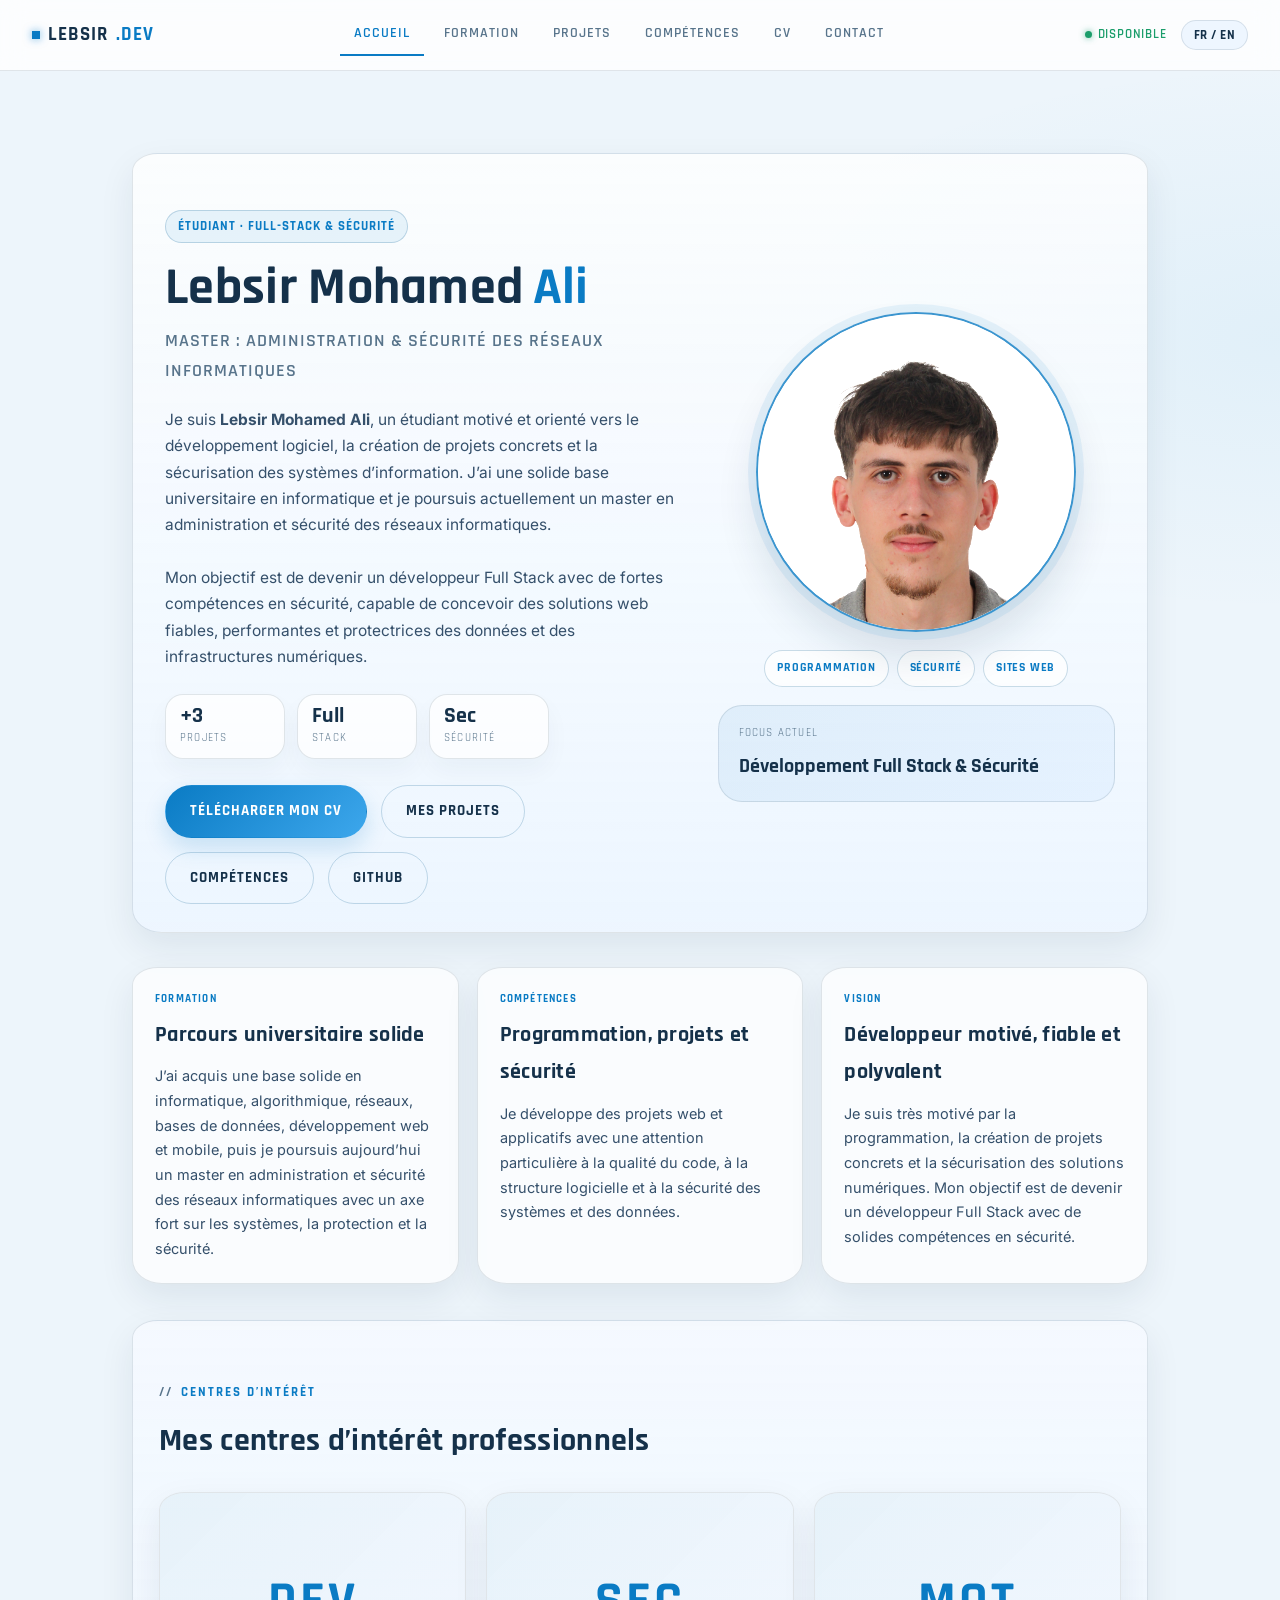
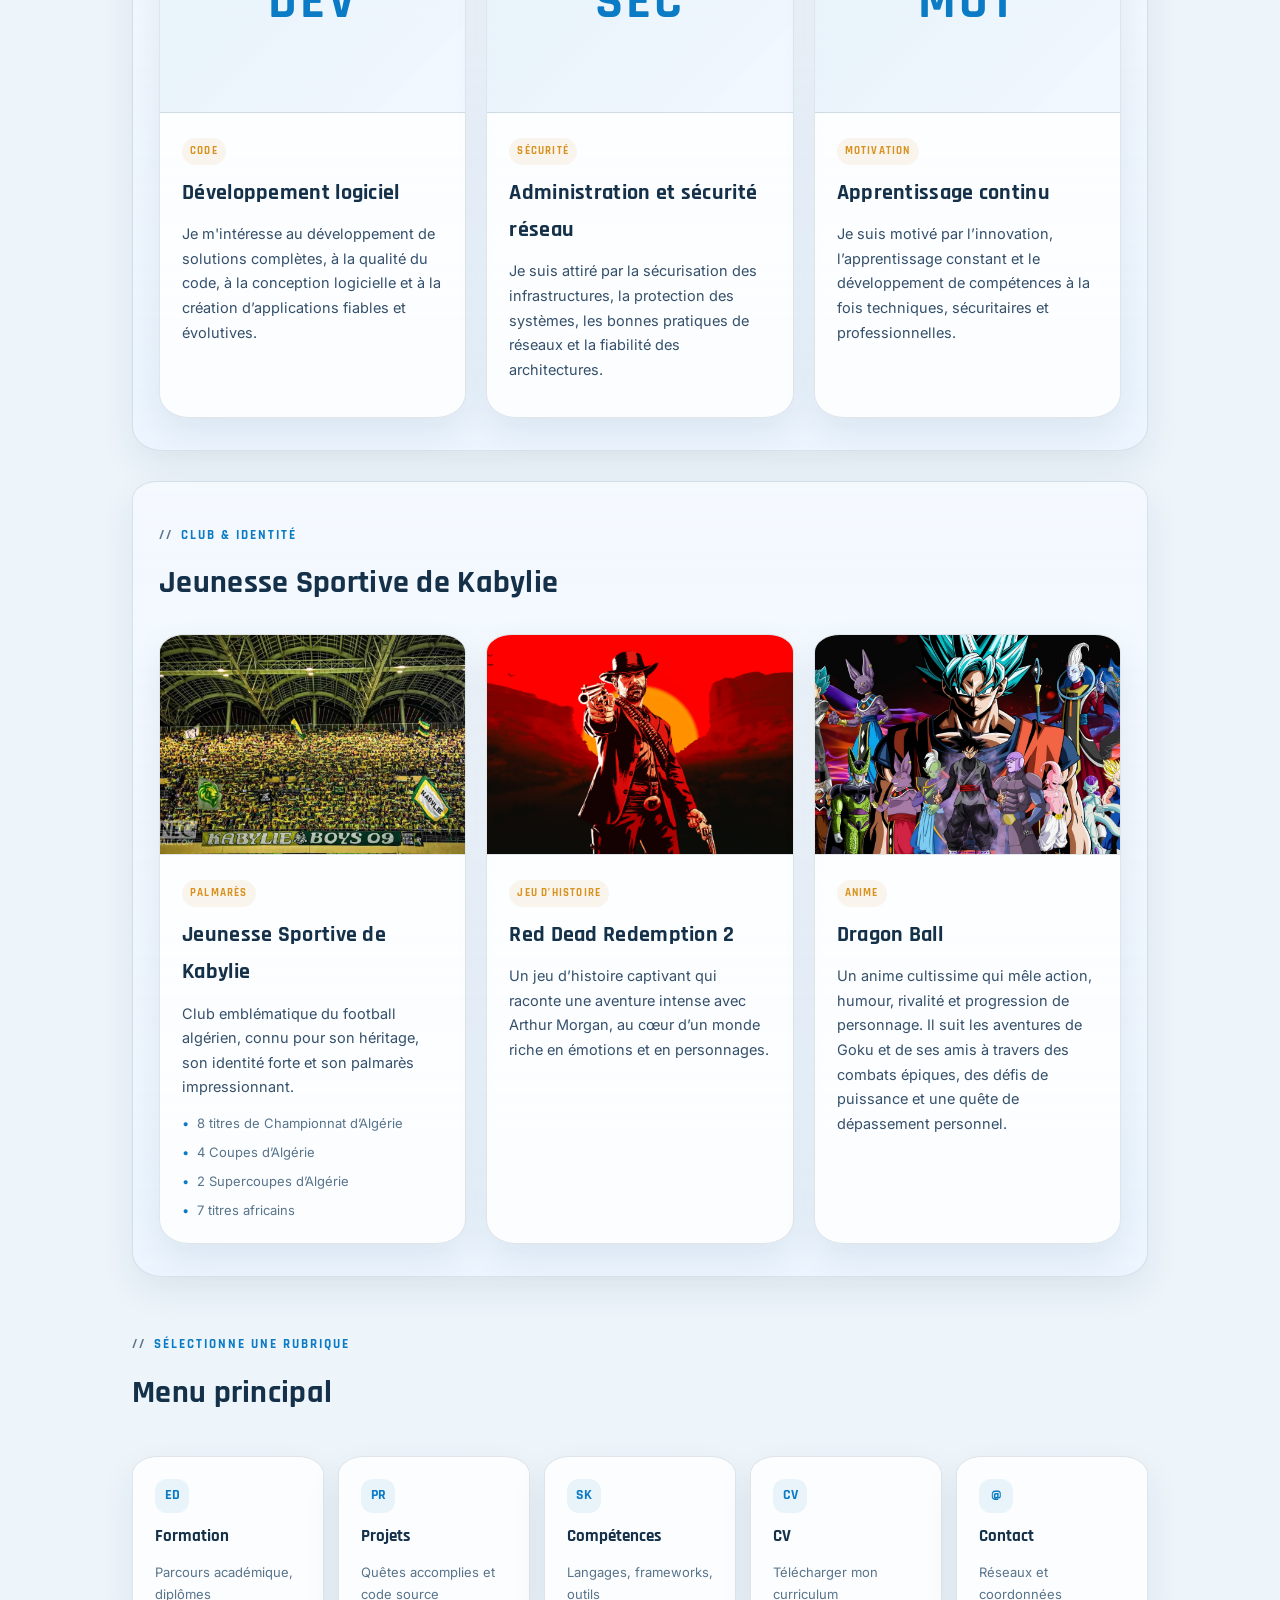
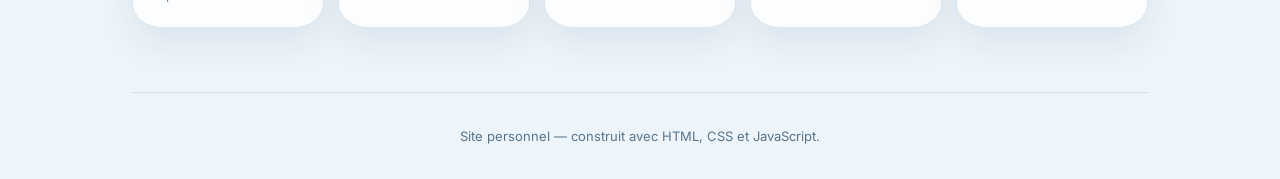
==== commit c371b987: "Finalize portfolio updates" ====
--- a/index.html
+++ b/index.html
@@ -132,6 +132,46 @@
       </div>
     </section>
 
+    <section class="interests-section section-panel" style="margin-top:30px;">
+      <div class="eyebrow" style="margin-top:10px;">Club & identité</div>
+      <h2>Jeunesse Sportive de Kabylie</h2>
+
+      <div class="interest-grid">
+        <article class="interest-card">
+          <img class="interest-image" src="JSK-28.jpg" alt="JSK" />
+          <div class="interest-body">
+            <div class="interest-tag">Palmarès</div>
+            <h3>Jeunesse Sportive de Kabylie</h3>
+            <p>Club emblématique du football algérien, connu pour son héritage, son identité forte et son palmarès impressionnant.</p>
+            <ul class="palmares-list">
+              <li>8 titres de Championnat d’Algérie</li>
+              <li>4 Coupes d’Algérie</li>
+              <li>2 Supercoupes d’Algérie</li>
+              <li>7 titres africains</li>
+            </ul>
+          </div>
+        </article>
+
+        <article class="interest-card">
+          <img class="interest-image" src="Red Dead R2.png" alt="Red Dead Redemption 2" />
+          <div class="interest-body">
+            <div class="interest-tag">Jeu d’histoire</div>
+            <h3>Red Dead Redemption 2</h3>
+            <p>Un jeu d’histoire captivant qui raconte une aventure intense avec Arthur Morgan, au cœur d’un monde riche en émotions et en personnages.</p>
+          </div>
+        </article>
+
+        <article class="interest-card">
+          <img class="interest-image" src="Dragon Ball.jpg" alt="Dragon Ball" />
+          <div class="interest-body">
+            <div class="interest-tag">Anime</div>
+            <h3>Dragon Ball</h3>
+            <p>Un anime cultissime qui mêle action, humour, rivalité et progression de personnage. Il suit les aventures de Goku et de ses amis à travers des combats épiques, des défis de puissance et une quête de dépassement personnel.</p>
+          </div>
+        </article>
+      </div>
+    </section>
+
     <div class="eyebrow" style="margin-top:56px;" data-i18n="dash_label">Sélectionne une rubrique</div>
     <h2 data-i18n="dash_title">Menu principal</h2>
     <div class="menu-grid">
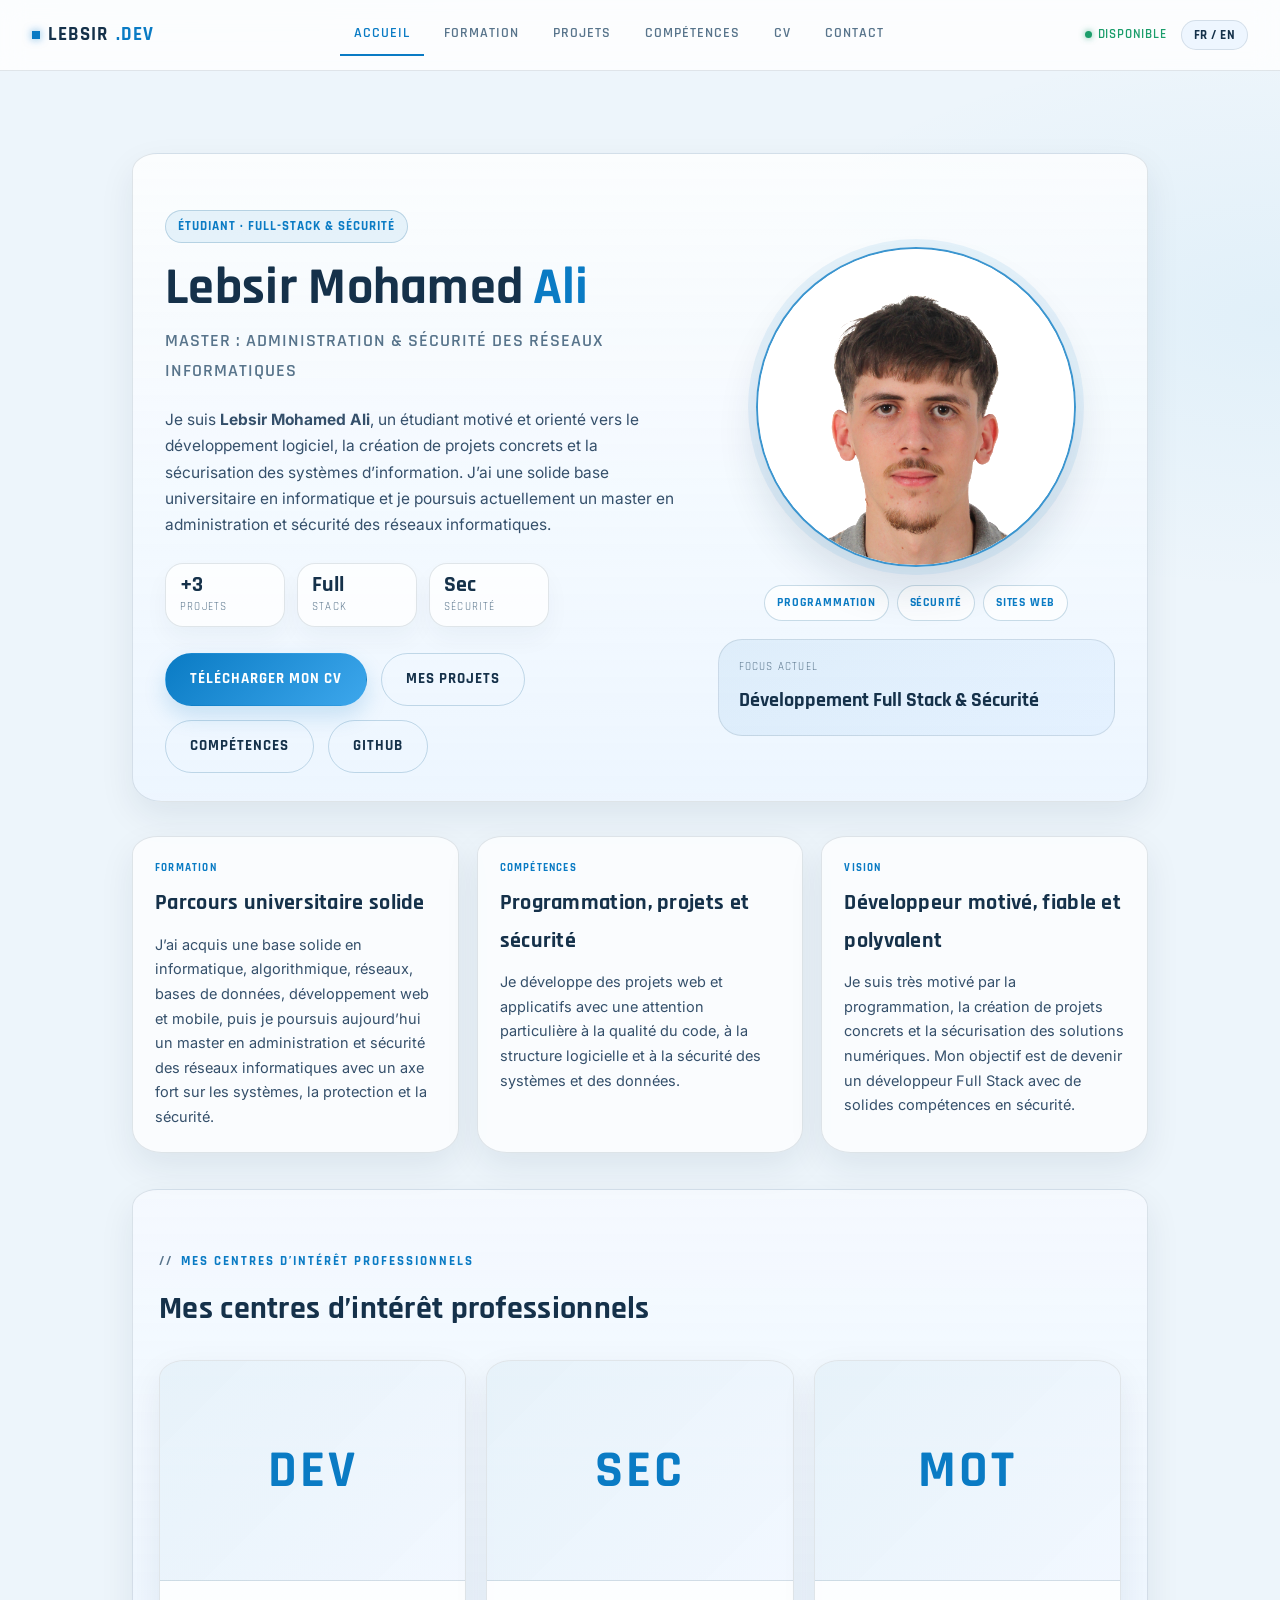
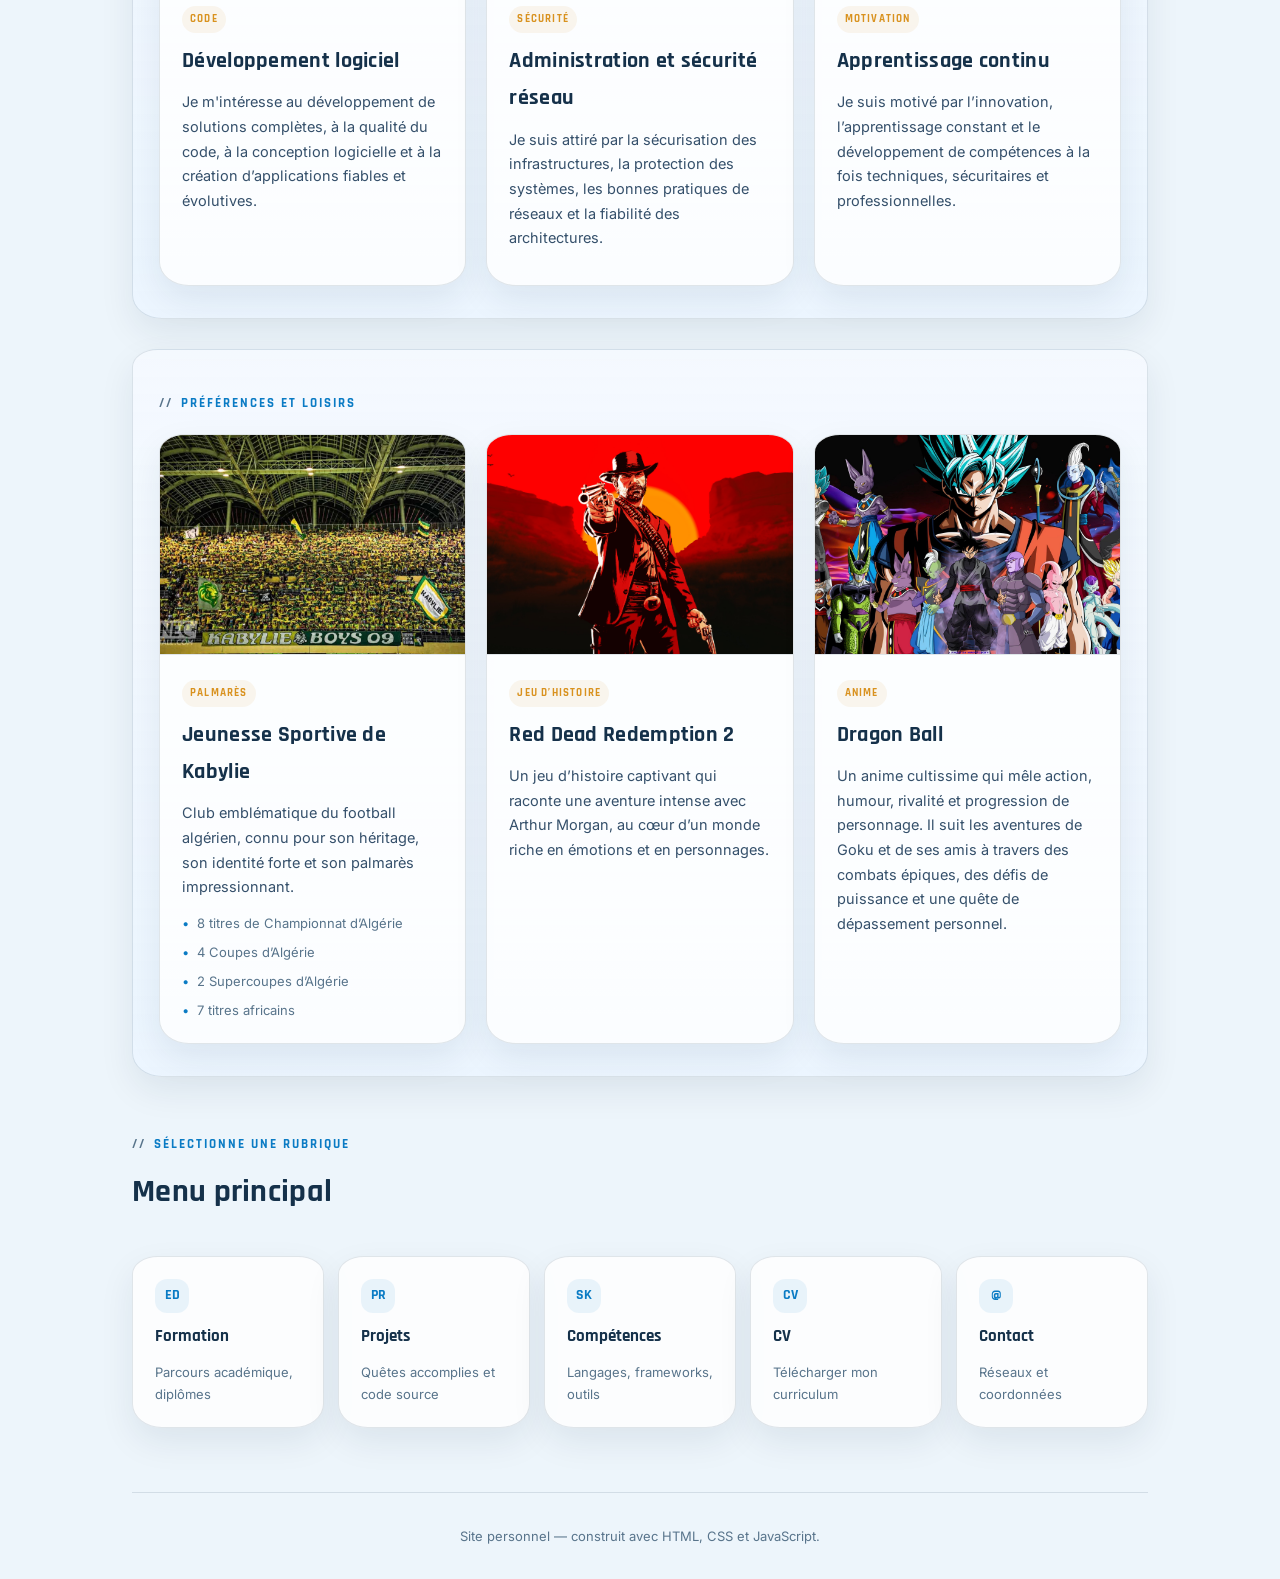
==== commit c978c46e: "Update portfolio design and translation" ====
--- a/index.html
+++ b/index.html
@@ -37,30 +37,28 @@
           <span class="accent typewriter-text" data-text="Ali"></span>
         </h1>
         <div class="hero-role" data-i18n="hero_role">Master : Administration & Sécurité des Réseaux Informatiques</div>
-        <p class="hero-bio">
+        <p class="hero-bio" data-i18n="hero_bio">
           Je suis <strong>Lebsir Mohamed Ali</strong>, un étudiant motivé et orienté vers le développement logiciel, la création de projets concrets et la sécurisation des systèmes d’information. J’ai une solide base universitaire en informatique et je poursuis actuellement un master en administration et sécurité des réseaux informatiques.
-          <br><br>
-          Mon objectif est de devenir un développeur Full Stack avec de fortes compétences en sécurité, capable de concevoir des solutions web fiables, performantes et protectrices des données et des infrastructures numériques.
         </p>
         <div class="hero-metrics">
           <div class="metric-pill">
             <span class="metric-number">+3</span>
-            <span class="metric-label">projets</span>
+            <span class="metric-label" data-i18n="hero_metric_projects">projets</span>
           </div>
           <div class="metric-pill">
             <span class="metric-number">Full</span>
-            <span class="metric-label">stack</span>
+            <span class="metric-label" data-i18n="hero_metric_stack">stack</span>
           </div>
           <div class="metric-pill">
             <span class="metric-number">Sec</span>
-            <span class="metric-label">sécurité</span>
+            <span class="metric-label" data-i18n="hero_metric_security">sécurité</span>
           </div>
         </div>
         <div class="cta-row">
-          <a href="cv%20lebsir%20mohamed%20ali.pdf" class="btn btn-primary" download="CV_Lebsir_Mohamed_Ali.pdf">Télécharger mon CV</a>
-          <a href="projects.html" class="btn btn-ghost">Mes projets</a>
-          <a href="skills.html" class="btn btn-ghost">Compétences</a>
-          <a href="https://github.com/Medali05" target="_blank" rel="noopener" class="btn btn-ghost">GitHub</a>
+          <a href="cv%20lebsir%20mohamed%20ali.pdf" class="btn btn-primary" download="CV_Lebsir_Mohamed_Ali.pdf" data-i18n="btn_cv">Télécharger mon CV</a>
+          <a href="projects.html" class="btn btn-ghost" data-i18n="btn_projects">Mes projets</a>
+          <a href="skills.html" class="btn btn-ghost" data-i18n="btn_skills">Compétences</a>
+          <a href="https://github.com/Medali05" target="_blank" rel="noopener" class="btn btn-ghost" data-i18n="btn_github">GitHub</a>
         </div>
       </div>
 
@@ -82,72 +80,71 @@
 
     <div class="about-grid">
       <article class="about-card section-panel">
-        <div class="about-kicker">Formation</div>
-        <h3>Parcours universitaire solide</h3>
-        <p>J’ai acquis une base solide en informatique, algorithmique, réseaux, bases de données, développement web et mobile, puis je poursuis aujourd’hui un master en administration et sécurité des réseaux informatiques avec un axe fort sur les systèmes, la protection et la sécurité.</p>
+        <div class="about-kicker" data-i18n="about_edu_kicker">Formation</div>
+        <h3 data-i18n="about_edu_title">Parcours universitaire solide</h3>
+        <p data-i18n="about_edu_text">J’ai acquis une base solide en informatique, algorithmique, réseaux, bases de données, développement web et mobile, puis je poursuis aujourd’hui un master en administration et sécurité des réseaux informatiques avec un axe fort sur les systèmes, la protection et la sécurité.</p>
       </article>
       <article class="about-card section-panel">
-        <div class="about-kicker">Compétences</div>
-        <h3>Programmation, projets et sécurité</h3>
-        <p>Je développe des projets web et applicatifs avec une attention particulière à la qualité du code, à la structure logicielle et à la sécurité des systèmes et des données.</p>
+        <div class="about-kicker" data-i18n="about_skills_kicker">Compétences</div>
+        <h3 data-i18n="about_skills_title">Programmation, projets et sécurité</h3>
+        <p data-i18n="about_skills_text">Je développe des projets web et applicatifs avec une attention particulière à la qualité du code, à la structure logicielle et à la sécurité des systèmes et des données.</p>
       </article>
       <article class="about-card section-panel">
-        <div class="about-kicker">Vision</div>
-        <h3>Développeur motivé, fiable et polyvalent</h3>
-        <p>Je suis très motivé par la programmation, la création de projets concrets et la sécurisation des solutions numériques. Mon objectif est de devenir un développeur Full Stack avec de solides compétences en sécurité.</p>
+        <div class="about-kicker" data-i18n="about_vision_kicker">Vision</div>
+        <h3 data-i18n="about_vision_title">Développeur motivé, fiable et polyvalent</h3>
+        <p data-i18n="about_vision_text">Je suis très motivé par la programmation, la création de projets concrets et la sécurisation des solutions numériques. Mon objectif est de devenir un développeur Full Stack avec de solides compétences en sécurité.</p>
       </article>
     </div>
 
     <section class="interests-section section-panel">
-      <div class="eyebrow" style="margin-top:28px;">Centres d’intérêt</div>
-      <h2>Mes centres d’intérêt professionnels</h2>
+      <div class="eyebrow" style="margin-top:28px;" data-i18n="interests_title">Centres d’intérêt</div>
+      <h2 data-i18n="interests_title">Mes centres d’intérêt professionnels</h2>
 
       <div class="interest-grid">
         <article class="interest-card">
           <div class="interest-crest">DEV</div>
           <div class="interest-body">
-            <div class="interest-tag">Code</div>
-            <h3>Développement logiciel</h3>
-            <p>Je m'intéresse au développement de solutions complètes, à la qualité du code, à la conception logicielle et à la création d’applications fiables et évolutives.</p>
+            <div class="interest-tag" data-i18n="interest_code">Code</div>
+            <h3 data-i18n="interest_dev_title">Développement logiciel</h3>
+            <p data-i18n="interest_dev_text">Je m'intéresse au développement de solutions complètes, à la qualité du code, à la conception logicielle et à la création d’applications fiables et évolutives.</p>
           </div>
         </article>
 
         <article class="interest-card">
           <div class="interest-crest">SEC</div>
           <div class="interest-body">
-            <div class="interest-tag">Sécurité</div>
-            <h3>Administration et sécurité réseau</h3>
-            <p>Je suis attiré par la sécurisation des infrastructures, la protection des systèmes, les bonnes pratiques de réseaux et la fiabilité des architectures.</p>
+            <div class="interest-tag" data-i18n="interest_security">Sécurité</div>
+            <h3 data-i18n="interest_net_title">Administration et sécurité réseau</h3>
+            <p data-i18n="interest_net_text">Je suis attiré par la sécurisation des infrastructures, la protection des systèmes, les bonnes pratiques de réseaux et la fiabilité des architectures.</p>
           </div>
         </article>
 
         <article class="interest-card">
           <div class="interest-crest">MOT</div>
           <div class="interest-body">
-            <div class="interest-tag">Motivation</div>
-            <h3>Apprentissage continu</h3>
-            <p>Je suis motivé par l’innovation, l’apprentissage constant et le développement de compétences à la fois techniques, sécuritaires et professionnelles.</p>
+            <div class="interest-tag" data-i18n="interest_learning">Motivation</div>
+            <h3 data-i18n="interest_learning_title">Apprentissage continu</h3>
+            <p data-i18n="interest_learning_text">Je suis motivé par l’innovation, l’apprentissage constant et le développement de compétences à la fois techniques, sécuritaires et professionnelles.</p>
           </div>
         </article>
       </div>
     </section>
 
     <section class="interests-section section-panel" style="margin-top:30px;">
-      <div class="eyebrow" style="margin-top:10px;">Club & identité</div>
-      <h2>Jeunesse Sportive de Kabylie</h2>
+      <div class="eyebrow" style="margin-top:10px;" data-i18n="prefs_label">Préférences et loisirs</div>
 
       <div class="interest-grid">
         <article class="interest-card">
           <img class="interest-image" src="JSK-28.jpg" alt="JSK" />
           <div class="interest-body">
             <div class="interest-tag">Palmarès</div>
-            <h3>Jeunesse Sportive de Kabylie</h3>
-            <p>Club emblématique du football algérien, connu pour son héritage, son identité forte et son palmarès impressionnant.</p>
+            <h3 data-i18n="pref_club_title">Jeunesse Sportive de Kabylie</h3>
+            <p data-i18n="pref_club_desc">Club emblématique du football algérien, connu pour son héritage, son identité forte et son palmarès impressionnant.</p>
             <ul class="palmares-list">
-              <li>8 titres de Championnat d’Algérie</li>
-              <li>4 Coupes d’Algérie</li>
-              <li>2 Supercoupes d’Algérie</li>
-              <li>7 titres africains</li>
+              <li data-i18n="pref_club_item1">8 titres de Championnat d’Algérie</li>
+              <li data-i18n="pref_club_item2">4 Coupes d’Algérie</li>
+              <li data-i18n="pref_club_item3">2 Supercoupes d’Algérie</li>
+              <li data-i18n="pref_club_item4">7 titres africains</li>
             </ul>
           </div>
         </article>
@@ -156,8 +153,8 @@
           <img class="interest-image" src="Red Dead R2.png" alt="Red Dead Redemption 2" />
           <div class="interest-body">
             <div class="interest-tag">Jeu d’histoire</div>
-            <h3>Red Dead Redemption 2</h3>
-            <p>Un jeu d’histoire captivant qui raconte une aventure intense avec Arthur Morgan, au cœur d’un monde riche en émotions et en personnages.</p>
+            <h3 data-i18n="pref_game_title">Red Dead Redemption 2</h3>
+            <p data-i18n="pref_game_desc">Un jeu d’histoire captivant qui raconte une aventure intense avec Arthur Morgan, au cœur d’un monde riche en émotions et en personnages.</p>
           </div>
         </article>
 
@@ -165,8 +162,8 @@
           <img class="interest-image" src="Dragon Ball.jpg" alt="Dragon Ball" />
           <div class="interest-body">
             <div class="interest-tag">Anime</div>
-            <h3>Dragon Ball</h3>
-            <p>Un anime cultissime qui mêle action, humour, rivalité et progression de personnage. Il suit les aventures de Goku et de ses amis à travers des combats épiques, des défis de puissance et une quête de dépassement personnel.</p>
+            <h3 data-i18n="pref_anime_title">Dragon Ball</h3>
+            <p data-i18n="pref_anime_desc">Un anime cultissime qui mêle action, humour, rivalité et progression de personnage. Il suit les aventures de Goku et de ses amis à travers des combats épiques, des défis de puissance et une quête de dépassement personnel.</p>
           </div>
         </article>
       </div>
--- a/assets/style.css
+++ b/assets/style.css
@@ -276,15 +276,48 @@
 footer{padding:32px; text-align:center; color:var(--muted); font-size:13px;}
 
 @media (max-width:820px){
-  .topbar{padding:12px 18px; flex-wrap:wrap;}
+  .topbar{padding:12px 18px; flex-wrap:wrap; gap:12px;}
+  .topbar-right{margin-left:auto;}
   .navlinks{order:3; width:100%; display:none; padding-top:10px; border-top:1px solid var(--border); margin-top:10px;}
-  .navlinks.open{display:flex;}
+  .navlinks.open{display:flex; flex-direction:column; align-items:flex-start; gap:8px;}
   .nav-toggle{
     display:inline-flex; background:var(--panel-2); border:1px solid var(--border); color:var(--text);
     font-family:'Rajdhani', sans-serif; font-weight:700; font-size:13px; padding:6px 12px; cursor:pointer; border-radius:999px;
   }
   main{padding:0 18px;}
   section{padding:44px 0;}
+  .hero{padding:28px 18px 18px; gap:24px;}
+  .hero-copy, .hero-visual{width:100%;}
+  .hero-bio{max-width:none;}
+  .hero-metrics{gap:10px;}
+  .metric-pill{flex:1 1 110px; min-width:0;}
+  .cta-row{flex-direction:column; align-items:stretch;}
+  .cta-row .btn{width:100%; justify-content:center;}
+  .save-card{flex-direction:column; align-items:flex-start;}
+  .save-left{width:100%;}
+  .friend-card{align-items:flex-start;}
+}
+
+@media (max-width:560px){
+  body{font-size:15px;}
+  .topbar{padding:10px 12px;}
+  .logo{font-size:17px;}
+  .topbar-right{width:100%; justify-content:space-between;}
+  .status-chip{font-size:11px;}
+  .lang-toggle{padding:6px 10px; font-size:12px;}
+  main{padding:0 12px;}
+  .section-panel, .hero, .about-card, .menu-tile, .interest-card, .quest-card, .save-card, .friend-card, .ach-card{border-radius:20px;}
+  .hero-title{line-height:1.12;}
+  .profile-frame{width:min(100%, 240px);}
+  .profile-badges{gap:6px;}
+  .profile-badges span{font-size:11px; padding:6px 10px;}
+  .mini-focus strong{font-size:18px;}
+  .menu-grid, .about-grid, .interest-grid, .friend-grid{grid-template-columns:1fr;}
+  .ach-card{flex-direction:column; gap:12px;}
+  .ach-icon{width:42px; height:42px; font-size:18px;}
+  .quest-head{flex-direction:column; align-items:flex-start;}
+  .gh-link{width:100%; justify-content:center;}
+  .inv-grid{grid-template-columns:repeat(2, minmax(0, 1fr));}
 }
 @media (prefers-reduced-motion: reduce){
   html{scroll-behavior:auto;}
